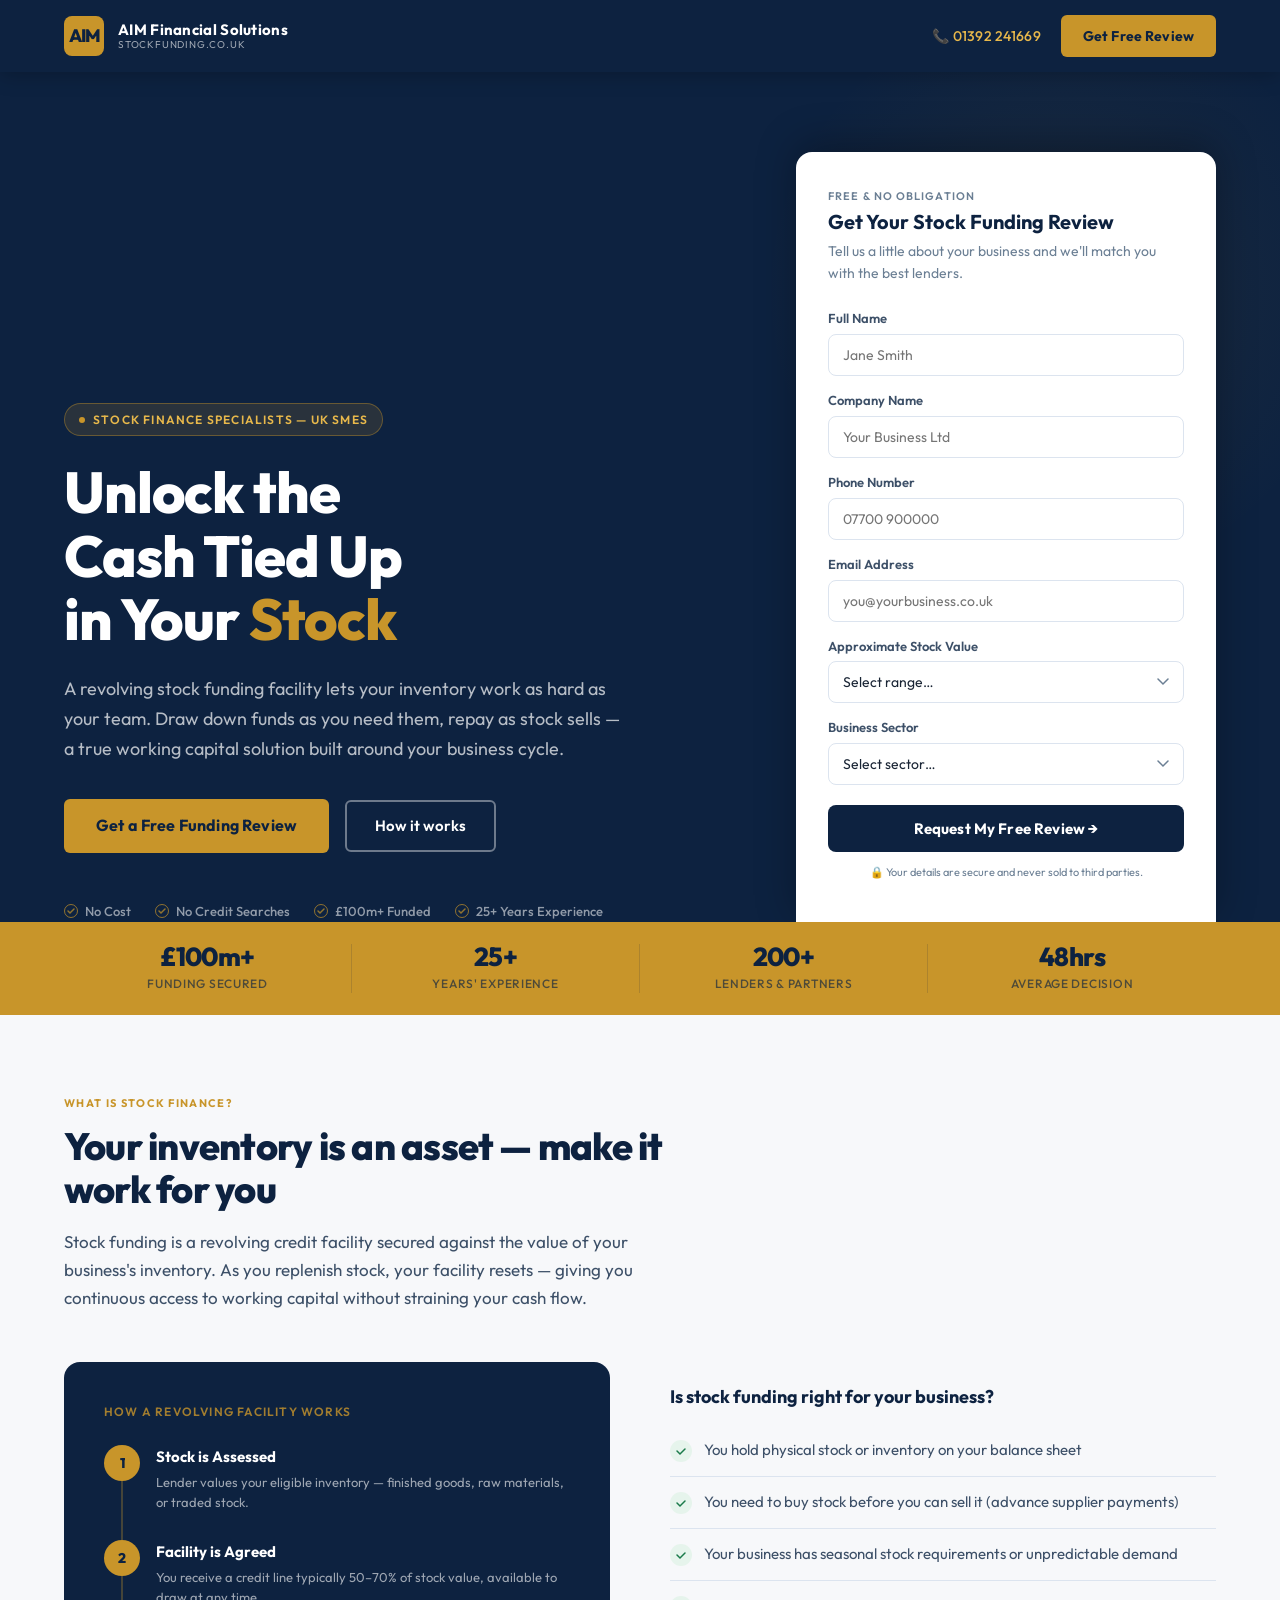
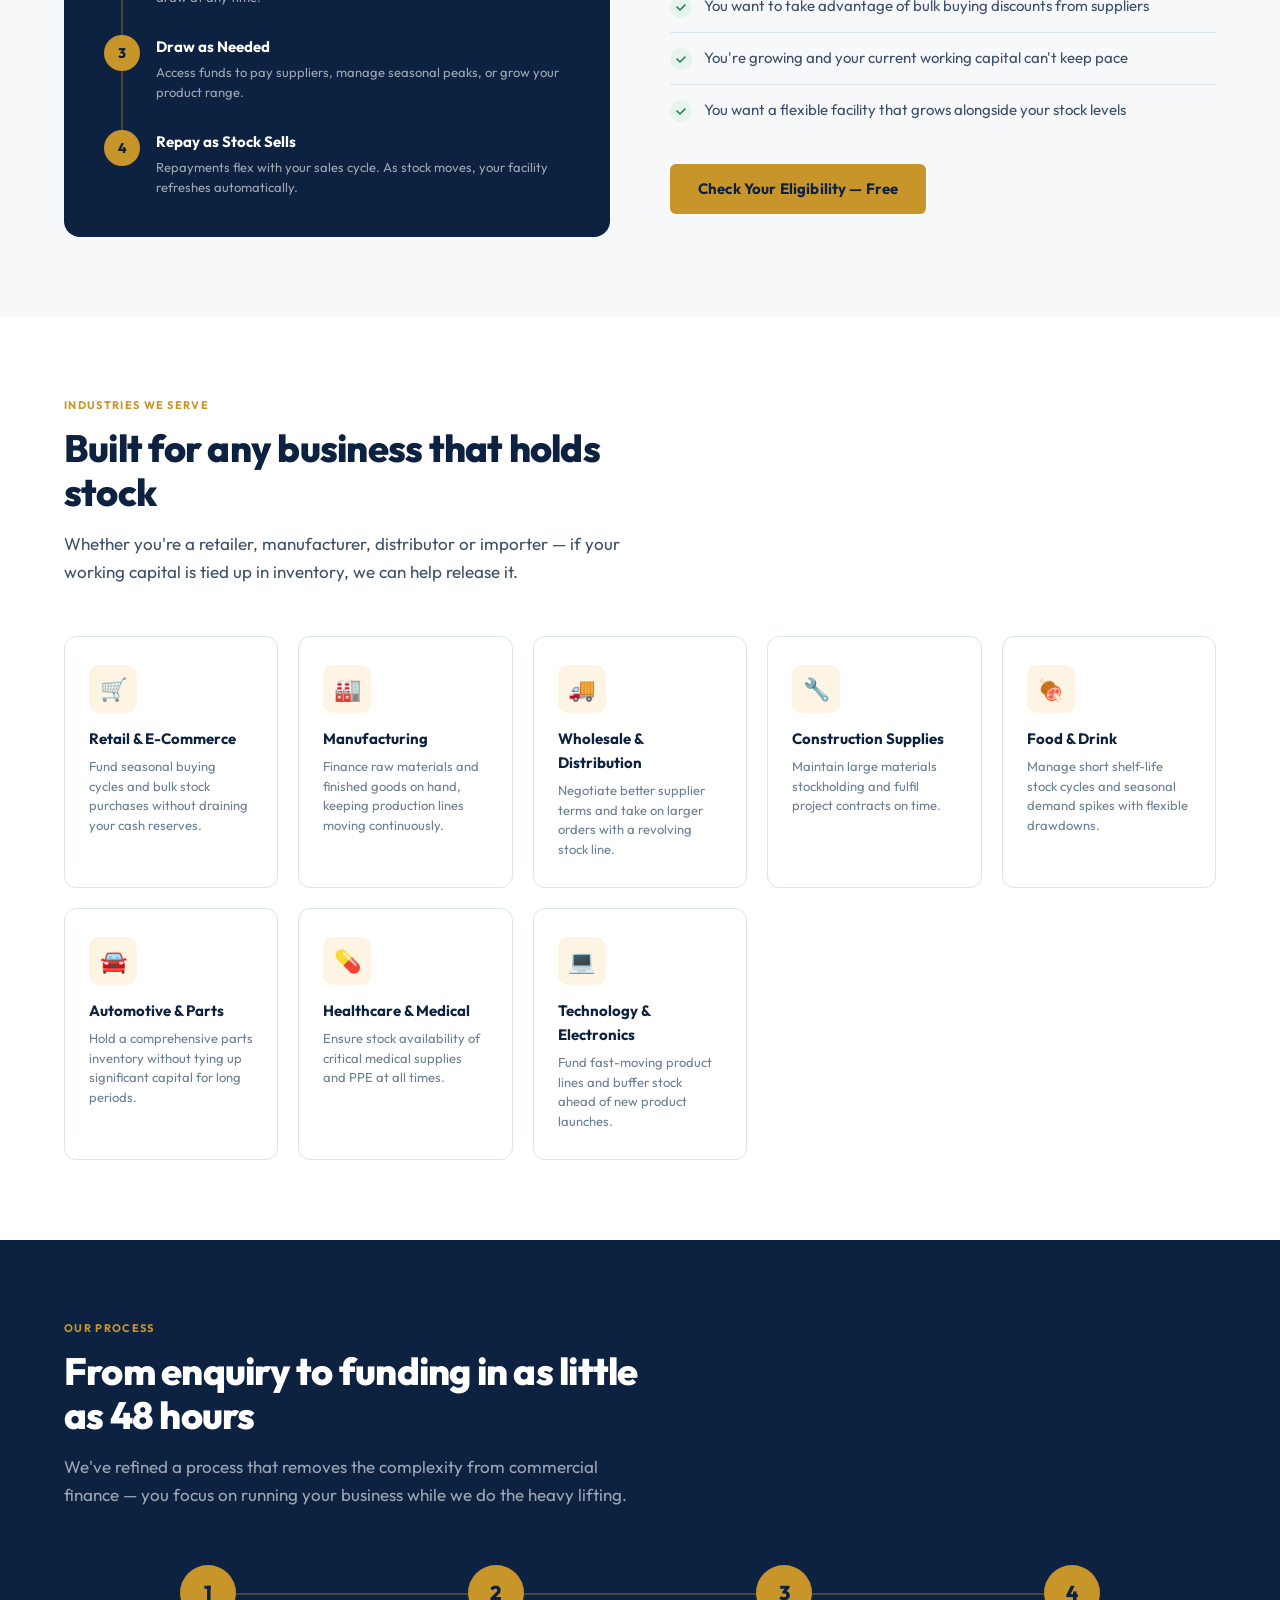
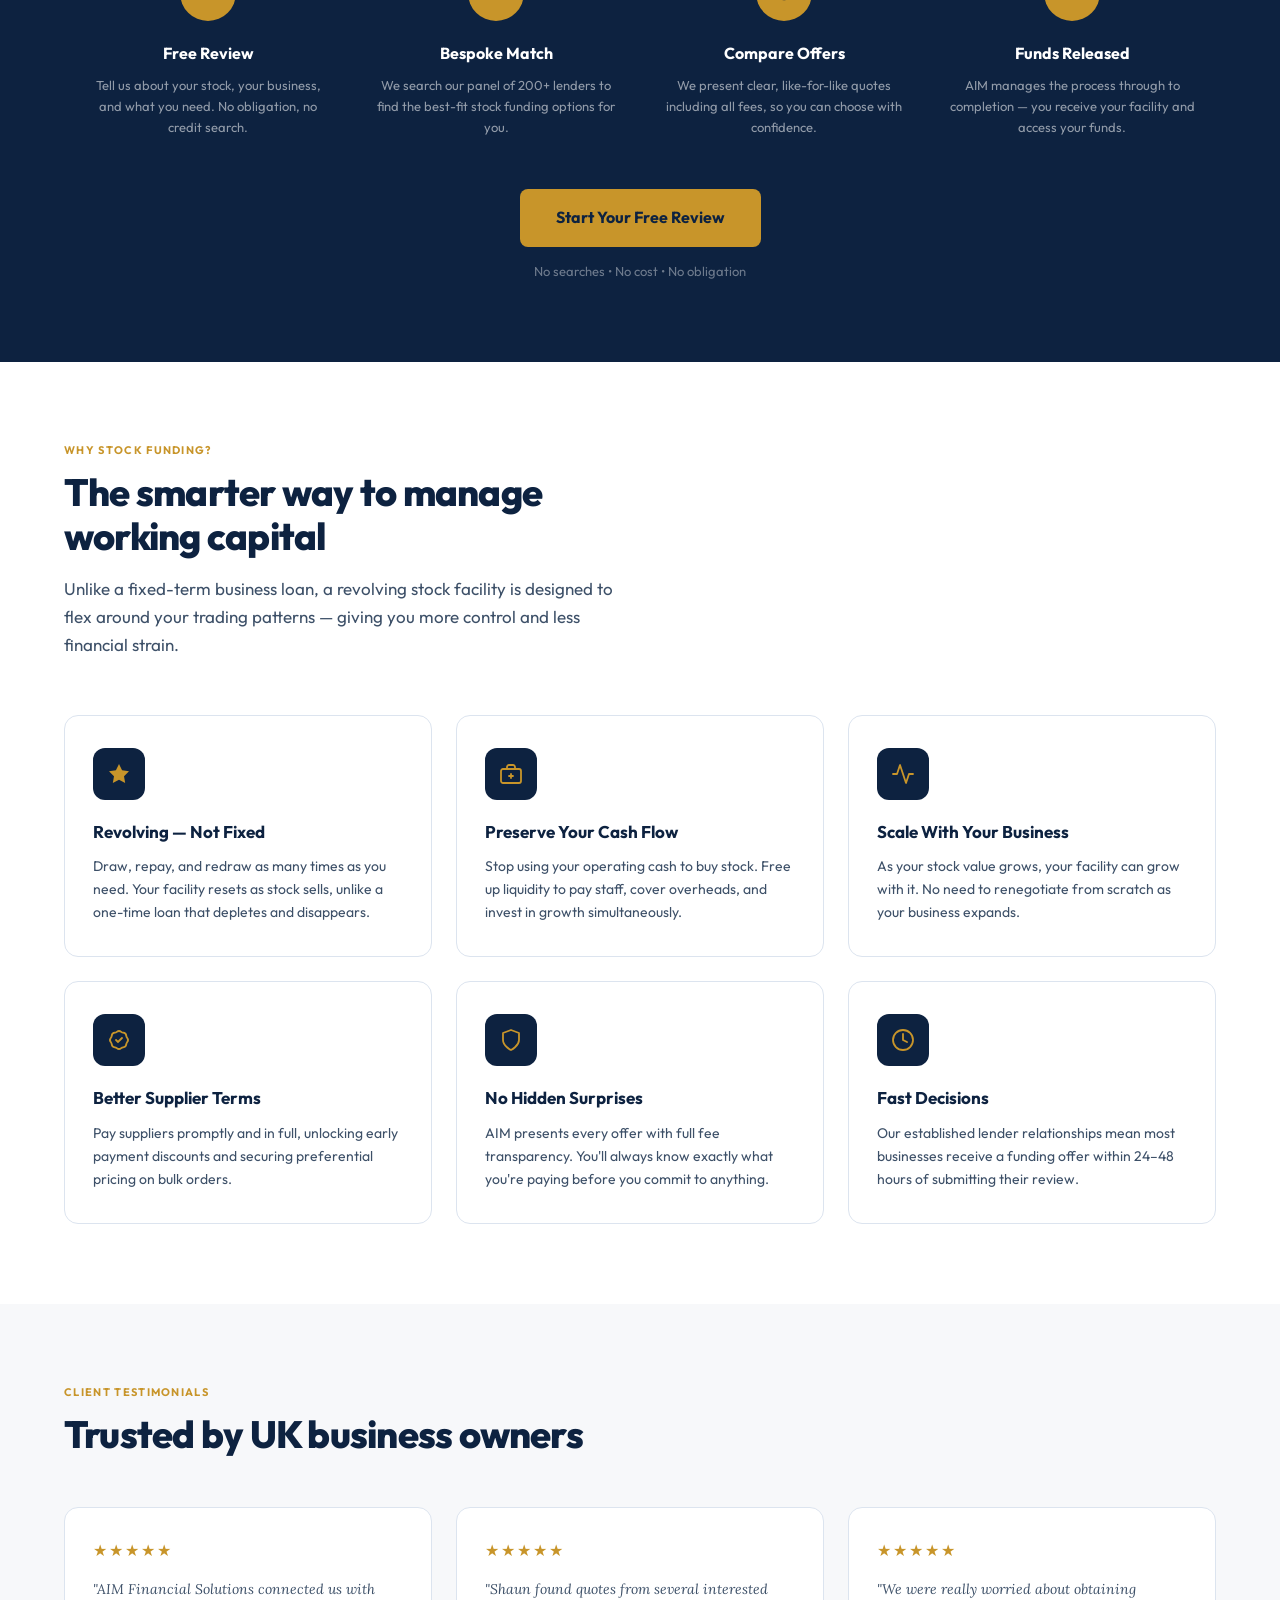
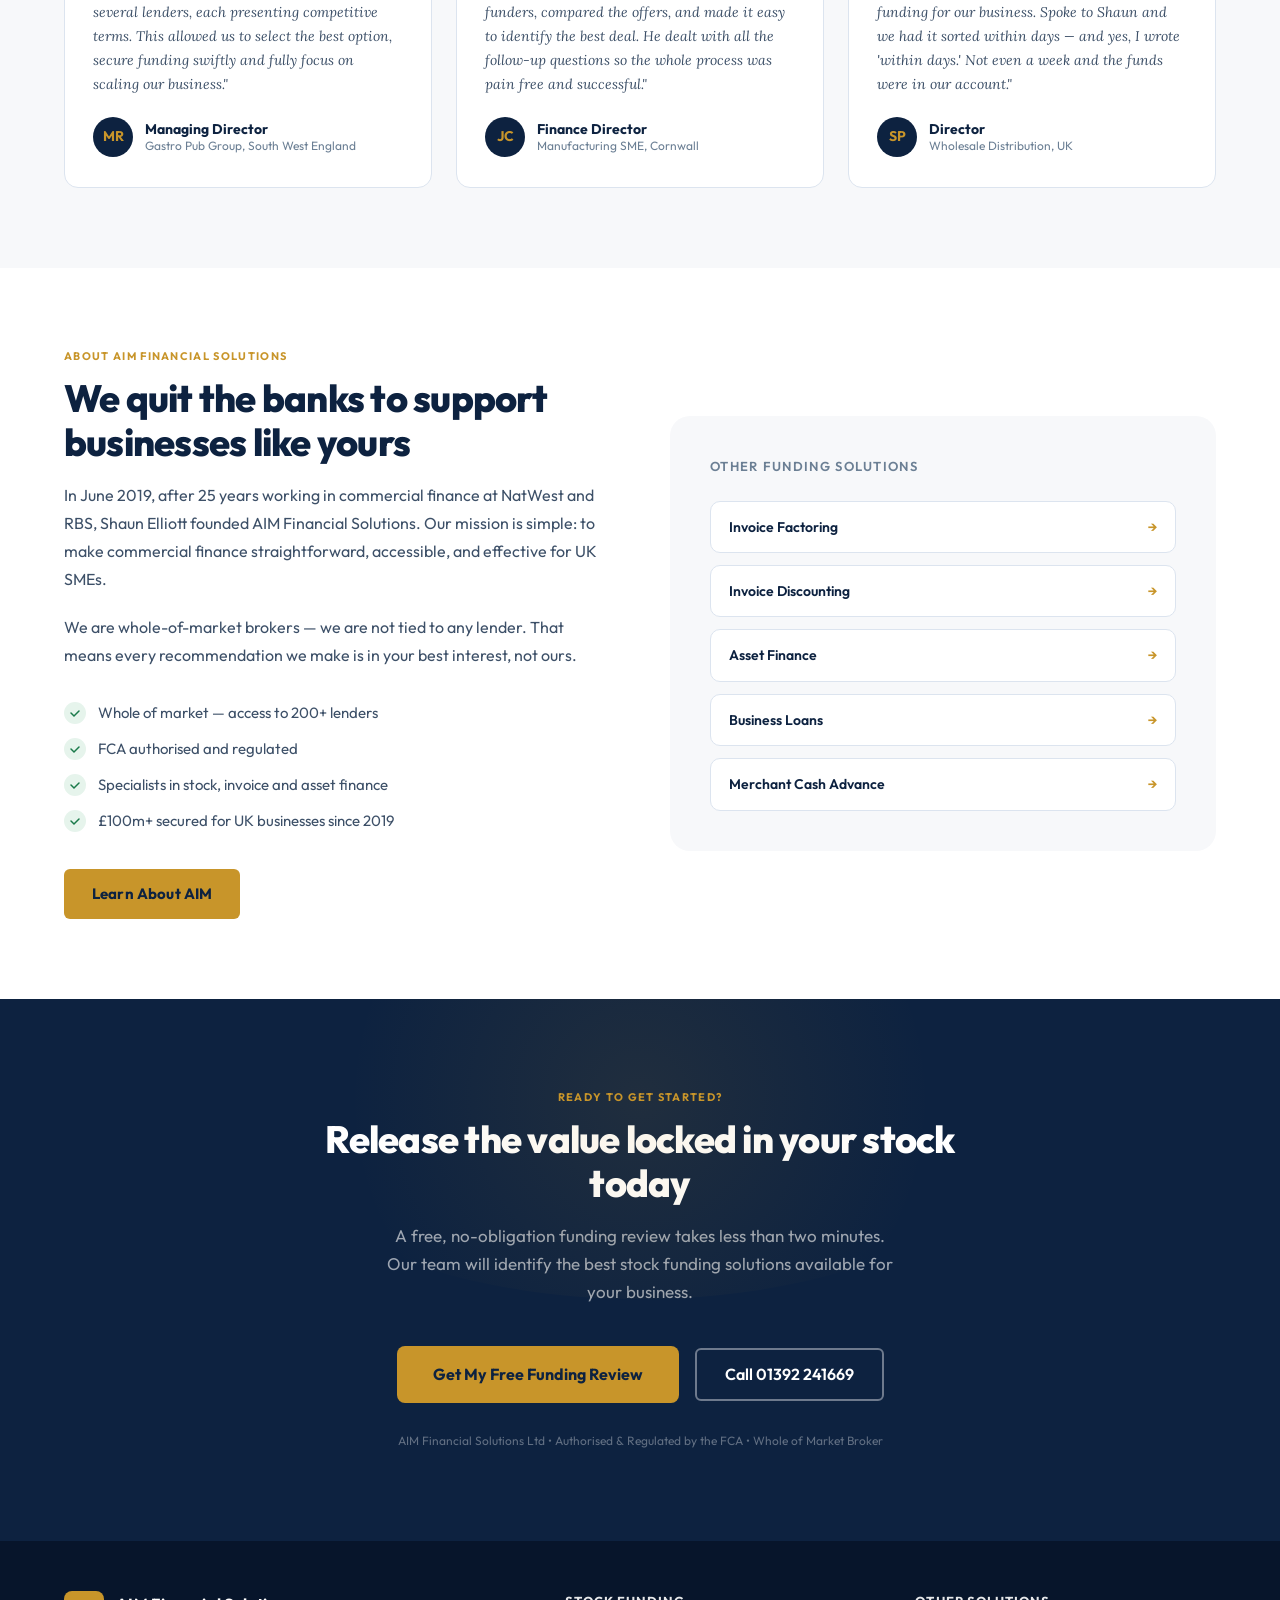
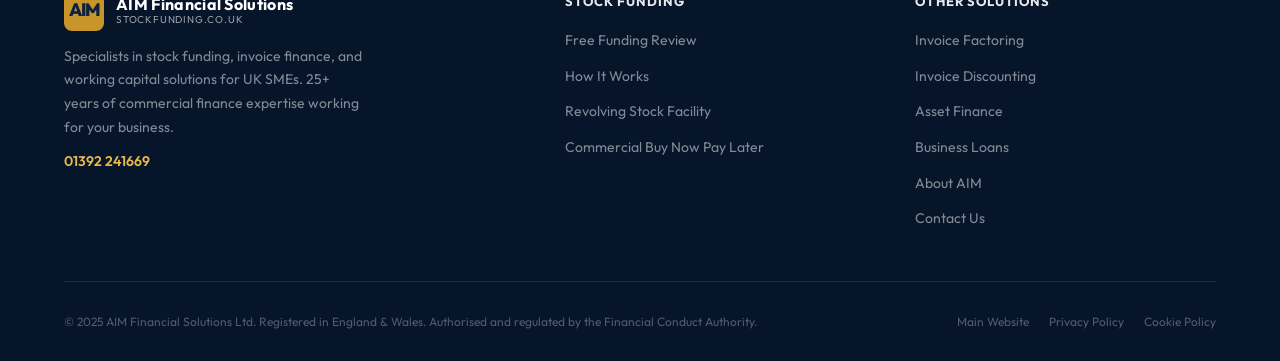
==== index.html @ 7fc9eba1 "Original stockfunding.co.uk page as deployed on 5 May 2026 Co-Authored-By: Claude Opus 5.5 <noreply@" ====
<!DOCTYPE html>
<html lang="en-GB">
<head>
<meta charset="UTF-8">
<meta name="viewport" content="width=device-width, initial-scale=1.0">
<title>Stock Funding UK | Revolving Stock Finance for UK SMEs | AIM Financial Solutions</title>
<meta name="description" content="Release the value locked in your stock. Flexible revolving stock funding facilities for UK SMEs. Get a free funding review from AIM Financial Solutions.">
<link rel="preconnect" href="https://fonts.googleapis.com">
<link rel="preconnect" href="https://fonts.gstatic.com" crossorigin>
<link href="https://fonts.googleapis.com/css2?family=Outfit:wght@300;400;500;600;700;800&family=Lora:ital,wght@0,400;0,600;1,400&display=swap" rel="stylesheet">
<style>
  *, *::before, *::after { box-sizing: border-box; margin: 0; padding: 0; }

  :root {
    --navy: #0d2240;
    --navy-mid: #163460;
    --navy-light: #1e4a88;
    --gold: #c8952a;
    --gold-light: #e8b84b;
    --gold-pale: #fdf4e3;
    --white: #ffffff;
    --off-white: #f7f8fa;
    --text: #1a2535;
    --text-mid: #3d5068;
    --text-muted: #6b7f94;
    --border: #dce4ef;
    --success: #1a7a4a;
  }

  html { scroll-behavior: smooth; }

  body {
    font-family: 'Outfit', sans-serif;
    font-size: 16px;
    color: var(--text);
    background: var(--white);
    line-height: 1.6;
  }

  /* ── NAV ── */
  nav {
    position: sticky;
    top: 0;
    z-index: 100;
    background: var(--navy);
    padding: 0 5%;
    display: flex;
    align-items: center;
    justify-content: space-between;
    height: 72px;
    box-shadow: 0 2px 20px rgba(0,0,0,0.25);
  }

  .nav-brand {
    display: flex;
    align-items: center;
    gap: 14px;
    text-decoration: none;
  }

  .nav-logo-mark {
    width: 40px;
    height: 40px;
    background: var(--gold);
    border-radius: 8px;
    display: flex;
    align-items: center;
    justify-content: center;
    font-weight: 800;
    font-size: 18px;
    color: var(--navy);
    letter-spacing: -1px;
    flex-shrink: 0;
  }

  .nav-brand-text {
    display: flex;
    flex-direction: column;
    line-height: 1.1;
  }

  .nav-brand-main {
    font-size: 15px;
    font-weight: 700;
    color: var(--white);
    letter-spacing: 0.02em;
  }

  .nav-brand-sub {
    font-size: 10px;
    font-weight: 400;
    color: rgba(255,255,255,0.6);
    letter-spacing: 0.08em;
    text-transform: uppercase;
  }

  .nav-cta {
    display: flex;
    align-items: center;
    gap: 20px;
  }

  .nav-tel {
    color: var(--gold-light);
    font-size: 14px;
    font-weight: 500;
    text-decoration: none;
    letter-spacing: 0.02em;
  }

  .nav-tel:hover { color: var(--white); }

  .btn-primary {
    background: var(--gold);
    color: var(--navy);
    font-family: 'Outfit', sans-serif;
    font-size: 14px;
    font-weight: 700;
    padding: 10px 22px;
    border-radius: 6px;
    border: none;
    cursor: pointer;
    text-decoration: none;
    display: inline-block;
    transition: background 0.2s, transform 0.15s;
    letter-spacing: 0.01em;
    white-space: nowrap;
  }

  .btn-primary:hover {
    background: var(--gold-light);
    transform: translateY(-1px);
  }

  .btn-primary:active { transform: translateY(0); }

  .btn-outline {
    background: transparent;
    color: var(--white);
    font-family: 'Outfit', sans-serif;
    font-size: 15px;
    font-weight: 600;
    padding: 12px 28px;
    border-radius: 6px;
    border: 2px solid rgba(255,255,255,0.4);
    cursor: pointer;
    text-decoration: none;
    display: inline-block;
    transition: border-color 0.2s, background 0.2s;
  }

  .btn-outline:hover {
    border-color: var(--white);
    background: rgba(255,255,255,0.08);
  }

  /* ── HERO ── */
  .hero {
    background: var(--navy);
    padding: 80px 5% 0;
    display: grid;
    grid-template-columns: 1fr 420px;
    gap: 60px;
    align-items: end;
    min-height: 580px;
    position: relative;
    overflow: hidden;
  }

  .hero::before {
    content: '';
    position: absolute;
    top: -80px;
    right: -80px;
    width: 600px;
    height: 600px;
    border-radius: 50%;
    background: radial-gradient(circle, rgba(200,149,42,0.08) 0%, transparent 70%);
    pointer-events: none;
  }

  .hero-eyebrow {
    display: inline-flex;
    align-items: center;
    gap: 8px;
    background: rgba(200,149,42,0.15);
    border: 1px solid rgba(200,149,42,0.4);
    color: var(--gold-light);
    font-size: 12px;
    font-weight: 600;
    letter-spacing: 0.1em;
    text-transform: uppercase;
    padding: 6px 14px;
    border-radius: 30px;
    margin-bottom: 24px;
  }

  .hero-eyebrow::before {
    content: '';
    width: 6px;
    height: 6px;
    background: var(--gold);
    border-radius: 50%;
  }

  .hero h1 {
    font-family: 'Outfit', sans-serif;
    font-size: clamp(34px, 4.5vw, 58px);
    font-weight: 800;
    color: var(--white);
    line-height: 1.1;
    letter-spacing: -0.02em;
    margin-bottom: 24px;
  }

  .hero h1 span {
    color: var(--gold);
  }

  .hero-desc {
    font-size: 18px;
    color: rgba(255,255,255,0.7);
    line-height: 1.65;
    max-width: 560px;
    margin-bottom: 36px;
  }

  .hero-actions {
    display: flex;
    align-items: center;
    gap: 16px;
    flex-wrap: wrap;
    margin-bottom: 48px;
  }

  .hero-trust-line {
    display: flex;
    align-items: center;
    gap: 24px;
    flex-wrap: wrap;
  }

  .trust-pill {
    display: flex;
    align-items: center;
    gap: 7px;
    color: rgba(255,255,255,0.55);
    font-size: 13px;
    font-weight: 500;
  }

  .trust-pill svg { flex-shrink: 0; }

  /* FORM CARD in hero */
  .hero-form-card {
    background: var(--white);
    border-radius: 16px 16px 0 0;
    padding: 36px 32px 40px;
    box-shadow: 0 -8px 40px rgba(0,0,0,0.3);
    position: relative;
    z-index: 2;
  }

  .form-label-top {
    font-size: 11px;
    font-weight: 600;
    letter-spacing: 0.1em;
    text-transform: uppercase;
    color: var(--text-muted);
    margin-bottom: 4px;
    display: block;
  }

  .form-card-title {
    font-size: 20px;
    font-weight: 700;
    color: var(--navy);
    margin-bottom: 6px;
    line-height: 1.2;
  }

  .form-card-sub {
    font-size: 14px;
    color: var(--text-muted);
    margin-bottom: 24px;
  }

  .form-row {
    margin-bottom: 14px;
  }

  .form-row label {
    display: block;
    font-size: 13px;
    font-weight: 600;
    color: var(--text-mid);
    margin-bottom: 5px;
  }

  .form-row input,
  .form-row select {
    width: 100%;
    padding: 11px 14px;
    border: 1.5px solid var(--border);
    border-radius: 8px;
    font-family: 'Outfit', sans-serif;
    font-size: 14px;
    color: var(--text);
    background: var(--white);
    transition: border-color 0.2s;
    appearance: none;
    -webkit-appearance: none;
  }

  .form-row input:focus,
  .form-row select:focus {
    outline: none;
    border-color: var(--navy-light);
    box-shadow: 0 0 0 3px rgba(30,74,136,0.12);
  }

  .form-row select {
    background-image: url("data:image/svg+xml,%3Csvg xmlns='http://www.w3.org/2000/svg' width='12' height='8' viewBox='0 0 12 8'%3E%3Cpath d='M1 1l5 5 5-5' stroke='%236b7f94' stroke-width='1.5' fill='none' stroke-linecap='round'/%3E%3C/svg%3E");
    background-repeat: no-repeat;
    background-position: right 14px center;
    padding-right: 36px;
    cursor: pointer;
  }

  .form-submit {
    width: 100%;
    background: var(--navy);
    color: var(--white);
    font-family: 'Outfit', sans-serif;
    font-size: 15px;
    font-weight: 700;
    padding: 14px;
    border-radius: 8px;
    border: none;
    cursor: pointer;
    margin-top: 6px;
    transition: background 0.2s, transform 0.15s;
    letter-spacing: 0.01em;
  }

  .form-submit:hover { background: var(--navy-light); transform: translateY(-1px); }
  .form-submit:active { transform: translateY(0); }

  .form-privacy {
    text-align: center;
    font-size: 11px;
    color: var(--text-muted);
    margin-top: 12px;
  }

  /* ── STATS BAR ── */
  .stats-bar {
    background: var(--gold);
    padding: 22px 5%;
    display: grid;
    grid-template-columns: repeat(4, 1fr);
    gap: 0;
  }

  .stat-item {
    text-align: center;
    padding: 0 20px;
    border-right: 1px solid rgba(13,34,64,0.15);
  }

  .stat-item:last-child { border-right: none; }

  .stat-number {
    font-size: 26px;
    font-weight: 800;
    color: var(--navy);
    line-height: 1;
    margin-bottom: 4px;
    letter-spacing: -0.02em;
  }

  .stat-label {
    font-size: 12px;
    font-weight: 500;
    color: rgba(13,34,64,0.65);
    text-transform: uppercase;
    letter-spacing: 0.06em;
  }

  /* ── SECTIONS ── */
  section { padding: 80px 5%; }

  .section-eyebrow {
    font-size: 11px;
    font-weight: 700;
    letter-spacing: 0.12em;
    text-transform: uppercase;
    color: var(--gold);
    margin-bottom: 12px;
  }

  .section-title {
    font-size: clamp(26px, 3vw, 38px);
    font-weight: 800;
    color: var(--navy);
    line-height: 1.15;
    letter-spacing: -0.02em;
    margin-bottom: 16px;
  }

  .section-subtitle {
    font-size: 17px;
    color: var(--text-mid);
    line-height: 1.65;
    max-width: 580px;
  }

  /* ── WHAT IS IT ── */
  .explainer {
    background: var(--off-white);
  }

  .explainer-grid {
    display: grid;
    grid-template-columns: 1fr 1fr;
    gap: 60px;
    align-items: center;
    margin-top: 50px;
  }

  .explainer-visual {
    background: var(--navy);
    border-radius: 16px;
    padding: 40px;
    color: var(--white);
  }

  .flow-steps {
    display: flex;
    flex-direction: column;
    gap: 0;
  }

  .flow-step {
    display: flex;
    align-items: flex-start;
    gap: 16px;
    position: relative;
    padding-bottom: 28px;
  }

  .flow-step:last-child { padding-bottom: 0; }

  .flow-step::after {
    content: '';
    position: absolute;
    left: 17px;
    top: 36px;
    width: 2px;
    bottom: 0;
    background: rgba(200,149,42,0.3);
  }

  .flow-step:last-child::after { display: none; }

  .step-dot {
    width: 36px;
    height: 36px;
    border-radius: 50%;
    background: var(--gold);
    color: var(--navy);
    font-size: 14px;
    font-weight: 800;
    display: flex;
    align-items: center;
    justify-content: center;
    flex-shrink: 0;
  }

  .step-content h4 {
    font-size: 15px;
    font-weight: 700;
    color: var(--white);
    margin-bottom: 4px;
  }

  .step-content p {
    font-size: 13px;
    color: rgba(255,255,255,0.6);
    line-height: 1.5;
  }

  .explainer-points { list-style: none; }

  .explainer-points li {
    display: flex;
    align-items: flex-start;
    gap: 12px;
    padding: 14px 0;
    border-bottom: 1px solid var(--border);
    font-size: 15px;
    color: var(--text-mid);
    line-height: 1.5;
  }

  .explainer-points li:last-child { border-bottom: none; }

  .check-icon {
    width: 22px;
    height: 22px;
    background: #e6f4ec;
    border-radius: 50%;
    display: flex;
    align-items: center;
    justify-content: center;
    flex-shrink: 0;
    margin-top: 1px;
  }

  /* ── WHO IT'S FOR ── */
  .sectors-grid {
    display: grid;
    grid-template-columns: repeat(auto-fit, minmax(200px, 1fr));
    gap: 20px;
    margin-top: 50px;
  }

  .sector-card {
    background: var(--white);
    border: 1.5px solid var(--border);
    border-radius: 12px;
    padding: 28px 24px;
    transition: border-color 0.2s, box-shadow 0.2s, transform 0.2s;
    cursor: default;
  }

  .sector-card:hover {
    border-color: var(--navy-light);
    box-shadow: 0 8px 30px rgba(13,34,64,0.1);
    transform: translateY(-3px);
  }

  .sector-icon {
    width: 48px;
    height: 48px;
    background: var(--gold-pale);
    border-radius: 10px;
    display: flex;
    align-items: center;
    justify-content: center;
    font-size: 22px;
    margin-bottom: 14px;
  }

  .sector-card h3 {
    font-size: 15px;
    font-weight: 700;
    color: var(--navy);
    margin-bottom: 6px;
  }

  .sector-card p {
    font-size: 13px;
    color: var(--text-muted);
    line-height: 1.5;
  }

  /* ── HOW IT WORKS ── */
  .how-it-works { background: var(--navy); }
  .how-it-works .section-eyebrow { color: var(--gold); }
  .how-it-works .section-title { color: var(--white); }
  .how-it-works .section-subtitle { color: rgba(255,255,255,0.6); }

  .steps-grid {
    display: grid;
    grid-template-columns: repeat(4, 1fr);
    gap: 0;
    margin-top: 56px;
    position: relative;
  }

  .steps-grid::before {
    content: '';
    position: absolute;
    top: 28px;
    left: calc(12.5% + 28px);
    right: calc(12.5% + 28px);
    height: 2px;
    background: rgba(200,149,42,0.3);
  }

  .step-card {
    display: flex;
    flex-direction: column;
    align-items: center;
    text-align: center;
    padding: 0 20px;
  }

  .step-num {
    width: 56px;
    height: 56px;
    border-radius: 50%;
    background: var(--gold);
    color: var(--navy);
    font-size: 20px;
    font-weight: 800;
    display: flex;
    align-items: center;
    justify-content: center;
    margin-bottom: 20px;
    position: relative;
    z-index: 1;
  }

  .step-card h3 {
    font-size: 16px;
    font-weight: 700;
    color: var(--white);
    margin-bottom: 8px;
  }

  .step-card p {
    font-size: 13px;
    color: rgba(255,255,255,0.55);
    line-height: 1.6;
  }

  /* ── BENEFITS ── */
  .benefits-grid {
    display: grid;
    grid-template-columns: repeat(3, 1fr);
    gap: 24px;
    margin-top: 56px;
  }

  .benefit-card {
    background: var(--white);
    border: 1.5px solid var(--border);
    border-radius: 14px;
    padding: 32px 28px;
    transition: box-shadow 0.2s, transform 0.2s;
  }

  .benefit-card:hover {
    box-shadow: 0 12px 40px rgba(13,34,64,0.09);
    transform: translateY(-3px);
  }

  .benefit-icon-wrap {
    width: 52px;
    height: 52px;
    background: var(--navy);
    border-radius: 12px;
    display: flex;
    align-items: center;
    justify-content: center;
    margin-bottom: 18px;
  }

  .benefit-card h3 {
    font-size: 17px;
    font-weight: 700;
    color: var(--navy);
    margin-bottom: 10px;
  }

  .benefit-card p {
    font-size: 14px;
    color: var(--text-mid);
    line-height: 1.65;
  }

  /* ── TESTIMONIALS ── */
  .testimonials { background: var(--off-white); }

  .testimonials-grid {
    display: grid;
    grid-template-columns: repeat(3, 1fr);
    gap: 24px;
    margin-top: 50px;
  }

  .testimonial-card {
    background: var(--white);
    border-radius: 14px;
    padding: 30px 28px;
    border: 1.5px solid var(--border);
  }

  .stars {
    color: var(--gold);
    font-size: 16px;
    margin-bottom: 14px;
    letter-spacing: 2px;
  }

  .testimonial-card blockquote {
    font-size: 14px;
    color: var(--text-mid);
    line-height: 1.7;
    font-style: italic;
    margin-bottom: 20px;
    font-family: 'Lora', serif;
  }

  .testimonial-author {
    display: flex;
    align-items: center;
    gap: 12px;
  }

  .author-avatar {
    width: 40px;
    height: 40px;
    border-radius: 50%;
    background: var(--navy);
    color: var(--gold);
    font-size: 14px;
    font-weight: 700;
    display: flex;
    align-items: center;
    justify-content: center;
    flex-shrink: 0;
  }

  .author-info { line-height: 1.3; }

  .author-name {
    font-size: 14px;
    font-weight: 700;
    color: var(--navy);
  }

  .author-role {
    font-size: 12px;
    color: var(--text-muted);
  }

  /* ── CTA ── */
  .cta-section {
    background: var(--navy);
    text-align: center;
    padding: 90px 5%;
    position: relative;
    overflow: hidden;
  }

  .cta-section::before {
    content: '';
    position: absolute;
    top: -100px;
    left: 50%;
    transform: translateX(-50%);
    width: 800px;
    height: 400px;
    border-radius: 50%;
    background: radial-gradient(circle, rgba(200,149,42,0.1) 0%, transparent 65%);
    pointer-events: none;
  }

  .cta-section .section-title {
    color: var(--white);
    max-width: 700px;
    margin: 0 auto 16px;
  }

  .cta-section .section-subtitle {
    color: rgba(255,255,255,0.6);
    max-width: 520px;
    margin: 0 auto 40px;
  }

  .cta-actions {
    display: flex;
    align-items: center;
    justify-content: center;
    gap: 16px;
    flex-wrap: wrap;
  }

  .btn-gold-lg {
    background: var(--gold);
    color: var(--navy);
    font-family: 'Outfit', sans-serif;
    font-size: 16px;
    font-weight: 700;
    padding: 16px 36px;
    border-radius: 8px;
    border: none;
    cursor: pointer;
    text-decoration: none;
    display: inline-block;
    transition: background 0.2s, transform 0.15s;
  }

  .btn-gold-lg:hover { background: var(--gold-light); transform: translateY(-2px); }

  /* ── FOOTER ── */
  footer {
    background: #07152b;
    padding: 50px 5% 30px;
  }

  .footer-top {
    display: grid;
    grid-template-columns: 1.5fr 1fr 1fr;
    gap: 50px;
    padding-bottom: 40px;
    border-bottom: 1px solid rgba(255,255,255,0.1);
    margin-bottom: 30px;
  }

  .footer-brand p {
    font-size: 14px;
    color: rgba(255,255,255,0.5);
    line-height: 1.7;
    margin-top: 14px;
    max-width: 300px;
  }

  .footer-col h4 {
    font-size: 13px;
    font-weight: 700;
    color: rgba(255,255,255,0.9);
    text-transform: uppercase;
    letter-spacing: 0.08em;
    margin-bottom: 16px;
  }

  .footer-col ul { list-style: none; }

  .footer-col ul li { margin-bottom: 10px; }

  .footer-col ul li a {
    font-size: 14px;
    color: rgba(255,255,255,0.5);
    text-decoration: none;
    transition: color 0.2s;
  }

  .footer-col ul li a:hover { color: var(--gold-light); }

  .footer-bottom {
    display: flex;
    align-items: center;
    justify-content: space-between;
    flex-wrap: wrap;
    gap: 12px;
  }

  .footer-bottom p {
    font-size: 12px;
    color: rgba(255,255,255,0.3);
  }

  .footer-links {
    display: flex;
    gap: 20px;
  }

  .footer-links a {
    font-size: 12px;
    color: rgba(255,255,255,0.3);
    text-decoration: none;
    transition: color 0.2s;
  }

  .footer-links a:hover { color: rgba(255,255,255,0.6); }

  /* ── MOBILE ── */
  @media (max-width: 900px) {
    .hero {
      grid-template-columns: 1fr;
      padding-bottom: 0;
      min-height: auto;
    }

    .hero-form-card { border-radius: 16px; margin-top: 40px; }

    .stats-bar { grid-template-columns: repeat(2, 1fr); gap: 20px; }
    .stat-item { border-right: none; border-bottom: 1px solid rgba(13,34,64,0.15); padding-bottom: 20px; }
    .stat-item:nth-child(2n) { border-bottom: 1px solid rgba(13,34,64,0.15); }
    .stat-item:last-child, .stat-item:nth-last-child(2) { border-bottom: none; }

    .explainer-grid { grid-template-columns: 1fr; }
    .steps-grid { grid-template-columns: repeat(2, 1fr); }
    .steps-grid::before { display: none; }
    .benefits-grid { grid-template-columns: 1fr 1fr; }
    .testimonials-grid { grid-template-columns: 1fr; }
    .footer-top { grid-template-columns: 1fr; gap: 30px; }
    .footer-bottom { flex-direction: column; text-align: center; }
  }

  @media (max-width: 600px) {
    .sectors-grid { grid-template-columns: 1fr 1fr; }
    .benefits-grid { grid-template-columns: 1fr; }
    .steps-grid { grid-template-columns: 1fr; }
    nav .nav-tel { display: none; }
    .hero h1 { font-size: 30px; }
  }

  /* Animations */
  @keyframes fadeUp {
    from { opacity: 0; transform: translateY(20px); }
    to   { opacity: 1; transform: translateY(0); }
  }

  .hero-content > * {
    animation: fadeUp 0.6s ease both;
  }

  .hero-content > *:nth-child(1) { animation-delay: 0.1s; }
  .hero-content > *:nth-child(2) { animation-delay: 0.2s; }
  .hero-content > *:nth-child(3) { animation-delay: 0.3s; }
  .hero-content > *:nth-child(4) { animation-delay: 0.4s; }
  .hero-content > *:nth-child(5) { animation-delay: 0.5s; }

  /* Form success */
  .form-success {
    display: none;
    text-align: center;
    padding: 20px 0;
  }

  .form-success-icon {
    width: 60px;
    height: 60px;
    background: #e6f4ec;
    border-radius: 50%;
    display: flex;
    align-items: center;
    justify-content: center;
    margin: 0 auto 16px;
  }

  .form-success h3 {
    font-size: 20px;
    font-weight: 700;
    color: var(--navy);
    margin-bottom: 8px;
  }

  .form-success p {
    font-size: 14px;
    color: var(--text-muted);
  }
</style>
</head>
<body>

<!-- NAV -->
<nav>
  <a class="nav-brand" href="https://www.aim-fs.co.uk" target="_blank">
    <div class="nav-logo-mark">AIM</div>
    <div class="nav-brand-text">
      <span class="nav-brand-main">AIM Financial Solutions</span>
      <span class="nav-brand-sub">stockfunding.co.uk</span>
    </div>
  </a>
  <div class="nav-cta">
    <a href="tel:01392241669" class="nav-tel">&#128222; 01392 241669</a>
    <a href="#enquiry" class="btn-primary">Get Free Review</a>
  </div>
</nav>

<!-- HERO -->
<section class="hero" style="padding-top:80px;">
  <div class="hero-content">
    <div class="hero-eyebrow">Stock Finance Specialists &mdash; UK SMEs</div>
    <h1>Unlock the<br>Cash Tied Up<br>in Your <span>Stock</span></h1>
    <p class="hero-desc">
      A revolving stock funding facility lets your inventory work as hard as your team. Draw down funds as you need them, repay as stock sells &mdash; a true working capital solution built around your business cycle.
    </p>
    <div class="hero-actions">
      <a href="#enquiry" class="btn-primary" style="font-size:16px; padding:14px 32px;">Get a Free Funding Review</a>
      <a href="#how-it-works" class="btn-outline">How it works</a>
    </div>
    <div class="hero-trust-line">
      <div class="trust-pill">
        <svg width="14" height="14" viewBox="0 0 14 14" fill="none"><circle cx="7" cy="7" r="6.5" stroke="rgba(200,149,42,0.7)"/><path d="M4 7l2 2 4-4" stroke="rgba(200,149,42,0.7)" stroke-width="1.5" stroke-linecap="round"/></svg>
        No Cost
      </div>
      <div class="trust-pill">
        <svg width="14" height="14" viewBox="0 0 14 14" fill="none"><circle cx="7" cy="7" r="6.5" stroke="rgba(200,149,42,0.7)"/><path d="M4 7l2 2 4-4" stroke="rgba(200,149,42,0.7)" stroke-width="1.5" stroke-linecap="round"/></svg>
        No Credit Searches
      </div>
      <div class="trust-pill">
        <svg width="14" height="14" viewBox="0 0 14 14" fill="none"><circle cx="7" cy="7" r="6.5" stroke="rgba(200,149,42,0.7)"/><path d="M4 7l2 2 4-4" stroke="rgba(200,149,42,0.7)" stroke-width="1.5" stroke-linecap="round"/></svg>
        &pound;100m+ Funded
      </div>
      <div class="trust-pill">
        <svg width="14" height="14" viewBox="0 0 14 14" fill="none"><circle cx="7" cy="7" r="6.5" stroke="rgba(200,149,42,0.7)"/><path d="M4 7l2 2 4-4" stroke="rgba(200,149,42,0.7)" stroke-width="1.5" stroke-linecap="round"/></svg>
        25+ Years Experience
      </div>
    </div>
  </div>

  <!-- LEAD FORM -->
  <div class="hero-form-card" id="enquiry">
    <span class="form-label-top">Free &amp; No Obligation</span>
    <h2 class="form-card-title">Get Your Stock Funding Review</h2>
    <p class="form-card-sub">Tell us a little about your business and we'll match you with the best lenders.</p>

    <form id='lead-form' method='POST' name='stock-funding-enquiry' novalidate>
      <input type="hidden" name="form-name" value="stock-funding-enquiry">
      <!-- Honeypot spam filter (hidden from real users) -->
      <p style="display:none;"><label>Don't fill this in: <input name="bot-field"></label></p>

      <div class="form-row">
        <label for="fname">Full Name</label>
        <input type="text" id="fname" name="full-name" placeholder="Jane Smith" autocomplete="name" required>
      </div>
      <div class="form-row">
        <label for="company">Company Name</label>
        <input type="text" id="company" name="company-name" placeholder="Your Business Ltd" required>
      </div>
      <div class="form-row">
        <label for="phone">Phone Number</label>
        <input type="tel" id="phone" name="phone" placeholder="07700 900000" autocomplete="tel" required>
      </div>
      <div class="form-row">
        <label for="email">Email Address</label>
        <input type="email" id="email" name="email" placeholder="you@yourbusiness.co.uk" autocomplete="email">
      </div>
      <div class="form-row">
        <label for="stock-value">Approximate Stock Value</label>
        <select id="stock-value" name="stock-value">
          <option value="">Select range&hellip;</option>
          <option>Under &pound;50,000</option>
          <option>&pound;50,000 &ndash; &pound;150,000</option>
          <option>&pound;150,000 &ndash; &pound;500,000</option>
          <option>&pound;500,000 &ndash; &pound;1m</option>
          <option>Over &pound;1m</option>
        </select>
      </div>
      <div class="form-row">
        <label for="sector">Business Sector</label>
        <select id="sector" name="sector">
          <option value="">Select sector&hellip;</option>
          <option>Retail &amp; E-Commerce</option>
          <option>Manufacturing</option>
          <option>Wholesale &amp; Distribution</option>
          <option>Construction &amp; Building Supplies</option>
          <option>Food &amp; Drink</option>
          <option>Automotive</option>
          <option>Healthcare &amp; Medical Supplies</option>
          <option>Other</option>
        </select>
      </div>
      <button type="submit" class="form-submit">Request My Free Review &#8594;</button>
      <p class="form-privacy">&#128274; Your details are secure and never sold to third parties.</p>
    </form>

    <div class="form-success" id="form-success">
      <div class="form-success-icon">
        <svg width="28" height="28" viewBox="0 0 28 28" fill="none"><path d="M7 14l5 5 9-9" stroke="#1a7a4a" stroke-width="2.5" stroke-linecap="round" stroke-linejoin="round"/></svg>
      </div>
      <h3>Thank you!</h3>
      <p>A member of the AIM team will be in touch within one business day to discuss your funding options.</p>
      <p style="margin-top:10px;">Or call us now: <a href="tel:01392241669" style="color:var(--navy); font-weight:600;">01392 241669</a></p>
    </div>
  </div>
</section>

<!-- STATS BAR -->
<div class="stats-bar">
  <div class="stat-item">
    <div class="stat-number">&pound;100m+</div>
    <div class="stat-label">Funding Secured</div>
  </div>
  <div class="stat-item">
    <div class="stat-number">25+</div>
    <div class="stat-label">Years' Experience</div>
  </div>
  <div class="stat-item">
    <div class="stat-number">200+</div>
    <div class="stat-label">Lenders &amp; Partners</div>
  </div>
  <div class="stat-item">
    <div class="stat-number">48hrs</div>
    <div class="stat-label">Average Decision</div>
  </div>
</div>

<!-- WHAT IS STOCK FUNDING -->
<section class="explainer">
  <div style="max-width:600px;">
    <p class="section-eyebrow">What is Stock Finance?</p>
    <h2 class="section-title">Your inventory is an asset &mdash; make it work for you</h2>
    <p class="section-subtitle">Stock funding is a revolving credit facility secured against the value of your business's inventory. As you replenish stock, your facility resets &mdash; giving you continuous access to working capital without straining your cash flow.</p>
  </div>

  <div class="explainer-grid">
    <div class="explainer-visual">
      <p style="font-size:12px;font-weight:600;text-transform:uppercase;letter-spacing:.1em;color:rgba(200,149,42,0.8);margin-bottom:24px;">How a Revolving Facility Works</p>
      <div class="flow-steps">
        <div class="flow-step">
          <div class="step-dot">1</div>
          <div class="step-content">
            <h4>Stock is Assessed</h4>
            <p>Lender values your eligible inventory &mdash; finished goods, raw materials, or traded stock.</p>
          </div>
        </div>
        <div class="flow-step">
          <div class="step-dot">2</div>
          <div class="step-content">
            <h4>Facility is Agreed</h4>
            <p>You receive a credit line typically 50&ndash;70% of stock value, available to draw at any time.</p>
          </div>
        </div>
        <div class="flow-step">
          <div class="step-dot">3</div>
          <div class="step-content">
            <h4>Draw as Needed</h4>
            <p>Access funds to pay suppliers, manage seasonal peaks, or grow your product range.</p>
          </div>
        </div>
        <div class="flow-step">
          <div class="step-dot">4</div>
          <div class="step-content">
            <h4>Repay as Stock Sells</h4>
            <p>Repayments flex with your sales cycle. As stock moves, your facility refreshes automatically.</p>
          </div>
        </div>
      </div>
    </div>

    <div>
      <p style="font-size:18px;font-weight:700;color:var(--navy);margin-bottom:16px;line-height:1.3;">Is stock funding right for your business?</p>
      <ul class="explainer-points">
        <li>
          <div class="check-icon">
            <svg width="12" height="12" viewBox="0 0 12 12" fill="none"><path d="M2 6l3 3 5-5" stroke="#1a7a4a" stroke-width="1.5" stroke-linecap="round"/></svg>
          </div>
          You hold physical stock or inventory on your balance sheet
        </li>
        <li>
          <div class="check-icon">
            <svg width="12" height="12" viewBox="0 0 12 12" fill="none"><path d="M2 6l3 3 5-5" stroke="#1a7a4a" stroke-width="1.5" stroke-linecap="round"/></svg>
          </div>
          You need to buy stock before you can sell it (advance supplier payments)
        </li>
        <li>
          <div class="check-icon">
            <svg width="12" height="12" viewBox="0 0 12 12" fill="none"><path d="M2 6l3 3 5-5" stroke="#1a7a4a" stroke-width="1.5" stroke-linecap="round"/></svg>
          </div>
          Your business has seasonal stock requirements or unpredictable demand
        </li>
        <li>
          <div class="check-icon">
            <svg width="12" height="12" viewBox="0 0 12 12" fill="none"><path d="M2 6l3 3 5-5" stroke="#1a7a4a" stroke-width="1.5" stroke-linecap="round"/></svg>
          </div>
          You want to take advantage of bulk buying discounts from suppliers
        </li>
        <li>
          <div class="check-icon">
            <svg width="12" height="12" viewBox="0 0 12 12" fill="none"><path d="M2 6l3 3 5-5" stroke="#1a7a4a" stroke-width="1.5" stroke-linecap="round"/></svg>
          </div>
          You're growing and your current working capital can't keep pace
        </li>
        <li>
          <div class="check-icon">
            <svg width="12" height="12" viewBox="0 0 12 12" fill="none"><path d="M2 6l3 3 5-5" stroke="#1a7a4a" stroke-width="1.5" stroke-linecap="round"/></svg>
          </div>
          You want a flexible facility that grows alongside your stock levels
        </li>
      </ul>
      <a href="#enquiry" class="btn-primary" style="margin-top:28px;font-size:15px;padding:13px 28px;">Check Your Eligibility &mdash; Free</a>
    </div>
  </div>
</section>

<!-- WHO IT'S FOR -->
<section>
  <div style="max-width:600px;margin-bottom:0;">
    <p class="section-eyebrow">Industries We Serve</p>
    <h2 class="section-title">Built for any business that holds stock</h2>
    <p class="section-subtitle">Whether you're a retailer, manufacturer, distributor or importer &mdash; if your working capital is tied up in inventory, we can help release it.</p>
  </div>
  <div class="sectors-grid">
    <div class="sector-card">
      <div class="sector-icon">&#128722;</div>
      <h3>Retail &amp; E-Commerce</h3>
      <p>Fund seasonal buying cycles and bulk stock purchases without draining your cash reserves.</p>
    </div>
    <div class="sector-card">
      <div class="sector-icon">&#127981;</div>
      <h3>Manufacturing</h3>
      <p>Finance raw materials and finished goods on hand, keeping production lines moving continuously.</p>
    </div>
    <div class="sector-card">
      <div class="sector-icon">&#128666;</div>
      <h3>Wholesale &amp; Distribution</h3>
      <p>Negotiate better supplier terms and take on larger orders with a revolving stock line.</p>
    </div>
    <div class="sector-card">
      <div class="sector-icon">&#128295;</div>
      <h3>Construction Supplies</h3>
      <p>Maintain large materials stockholding and fulfil project contracts on time.</p>
    </div>
    <div class="sector-card">
      <div class="sector-icon">&#127830;</div>
      <h3>Food &amp; Drink</h3>
      <p>Manage short shelf-life stock cycles and seasonal demand spikes with flexible drawdowns.</p>
    </div>
    <div class="sector-card">
      <div class="sector-icon">&#128664;</div>
      <h3>Automotive &amp; Parts</h3>
      <p>Hold a comprehensive parts inventory without tying up significant capital for long periods.</p>
    </div>
    <div class="sector-card">
      <div class="sector-icon">&#128138;</div>
      <h3>Healthcare &amp; Medical</h3>
      <p>Ensure stock availability of critical medical supplies and PPE at all times.</p>
    </div>
    <div class="sector-card">
      <div class="sector-icon">&#128187;</div>
      <h3>Technology &amp; Electronics</h3>
      <p>Fund fast-moving product lines and buffer stock ahead of new product launches.</p>
    </div>
  </div>
</section>

<!-- HOW IT WORKS -->
<section class="how-it-works" id="how-it-works">
  <div style="max-width:600px;">
    <p class="section-eyebrow">Our Process</p>
    <h2 class="section-title">From enquiry to funding in as little as 48 hours</h2>
    <p class="section-subtitle">We've refined a process that removes the complexity from commercial finance &mdash; you focus on running your business while we do the heavy lifting.</p>
  </div>

  <div class="steps-grid">
    <div class="step-card">
      <div class="step-num">1</div>
      <h3>Free Review</h3>
      <p>Tell us about your stock, your business, and what you need. No obligation, no credit search.</p>
    </div>
    <div class="step-card">
      <div class="step-num">2</div>
      <h3>Bespoke Match</h3>
      <p>We search our panel of 200+ lenders to find the best-fit stock funding options for you.</p>
    </div>
    <div class="step-card">
      <div class="step-num">3</div>
      <h3>Compare Offers</h3>
      <p>We present clear, like-for-like quotes including all fees, so you can choose with confidence.</p>
    </div>
    <div class="step-card">
      <div class="step-num">4</div>
      <h3>Funds Released</h3>
      <p>AIM manages the process through to completion &mdash; you receive your facility and access your funds.</p>
    </div>
  </div>

  <div style="text-align:center; margin-top:52px;">
    <a href="#enquiry" class="btn-gold-lg">Start Your Free Review</a>
    <p style="color:rgba(255,255,255,0.4);font-size:13px;margin-top:14px;">No searches &bull; No cost &bull; No obligation</p>
  </div>
</section>

<!-- BENEFITS -->
<section style="background:var(--white);">
  <div style="max-width:600px;">
    <p class="section-eyebrow">Why Stock Funding?</p>
    <h2 class="section-title">The smarter way to manage working capital</h2>
    <p class="section-subtitle">Unlike a fixed-term business loan, a revolving stock facility is designed to flex around your trading patterns &mdash; giving you more control and less financial strain.</p>
  </div>

  <div class="benefits-grid">
    <div class="benefit-card">
      <div class="benefit-icon-wrap">
        <svg width="24" height="24" viewBox="0 0 24 24" fill="none"><path d="M12 2l3.09 6.26L22 9.27l-5 4.87 1.18 6.88L12 17.77l-6.18 3.25L7 14.14 2 9.27l6.91-1.01L12 2z" fill="var(--gold)"/></svg>
      </div>
      <h3>Revolving &mdash; Not Fixed</h3>
      <p>Draw, repay, and redraw as many times as you need. Your facility resets as stock sells, unlike a one-time loan that depletes and disappears.</p>
    </div>
    <div class="benefit-card">
      <div class="benefit-icon-wrap">
        <svg width="24" height="24" viewBox="0 0 24 24" fill="none"><rect x="2" y="7" width="20" height="14" rx="2" stroke="var(--gold)" stroke-width="1.8"/><path d="M16 7V5a2 2 0 00-2-2h-4a2 2 0 00-2 2v2" stroke="var(--gold)" stroke-width="1.8"/><path d="M12 12v4M10 14h4" stroke="var(--gold)" stroke-width="1.8" stroke-linecap="round"/></svg>
      </div>
      <h3>Preserve Your Cash Flow</h3>
      <p>Stop using your operating cash to buy stock. Free up liquidity to pay staff, cover overheads, and invest in growth simultaneously.</p>
    </div>
    <div class="benefit-card">
      <div class="benefit-icon-wrap">
        <svg width="24" height="24" viewBox="0 0 24 24" fill="none"><path d="M22 12h-4l-3 9L9 3l-3 9H2" stroke="var(--gold)" stroke-width="1.8" stroke-linecap="round" stroke-linejoin="round"/></svg>
      </div>
      <h3>Scale With Your Business</h3>
      <p>As your stock value grows, your facility can grow with it. No need to renegotiate from scratch as your business expands.</p>
    </div>
    <div class="benefit-card">
      <div class="benefit-icon-wrap">
        <svg width="24" height="24" viewBox="0 0 24 24" fill="none"><path d="M9 12l2 2 4-4M7.835 4.697a3.42 3.42 0 001.946-.806 3.42 3.42 0 014.438 0 3.42 3.42 0 001.946.806 3.42 3.42 0 013.138 3.138 3.42 3.42 0 00.806 1.946 3.42 3.42 0 010 4.438 3.42 3.42 0 00-.806 1.946 3.42 3.42 0 01-3.138 3.138 3.42 3.42 0 00-1.946.806 3.42 3.42 0 01-4.438 0 3.42 3.42 0 00-1.946-.806 3.42 3.42 0 01-3.138-3.138 3.42 3.42 0 00-.806-1.946 3.42 3.42 0 010-4.438 3.42 3.42 0 00.806-1.946 3.42 3.42 0 013.138-3.138z" stroke="var(--gold)" stroke-width="1.8" stroke-linecap="round"/></svg>
      </div>
      <h3>Better Supplier Terms</h3>
      <p>Pay suppliers promptly and in full, unlocking early payment discounts and securing preferential pricing on bulk orders.</p>
    </div>
    <div class="benefit-card">
      <div class="benefit-icon-wrap">
        <svg width="24" height="24" viewBox="0 0 24 24" fill="none"><path d="M12 22s8-4 8-10V5l-8-3-8 3v7c0 6 8 10 8 10z" stroke="var(--gold)" stroke-width="1.8" stroke-linecap="round" stroke-linejoin="round"/></svg>
      </div>
      <h3>No Hidden Surprises</h3>
      <p>AIM presents every offer with full fee transparency. You'll always know exactly what you're paying before you commit to anything.</p>
    </div>
    <div class="benefit-card">
      <div class="benefit-icon-wrap">
        <svg width="24" height="24" viewBox="0 0 24 24" fill="none"><circle cx="12" cy="12" r="10" stroke="var(--gold)" stroke-width="1.8"/><path d="M12 6v6l4 2" stroke="var(--gold)" stroke-width="1.8" stroke-linecap="round"/></svg>
      </div>
      <h3>Fast Decisions</h3>
      <p>Our established lender relationships mean most businesses receive a funding offer within 24&ndash;48 hours of submitting their review.</p>
    </div>
  </div>
</section>

<!-- TESTIMONIALS -->
<section class="testimonials">
  <div style="max-width:600px;">
    <p class="section-eyebrow">Client Testimonials</p>
    <h2 class="section-title">Trusted by UK business owners</h2>
  </div>

  <div class="testimonials-grid">
    <div class="testimonial-card">
      <div class="stars">&#9733;&#9733;&#9733;&#9733;&#9733;</div>
      <blockquote>"AIM Financial Solutions connected us with several lenders, each presenting competitive terms. This allowed us to select the best option, secure funding swiftly and fully focus on scaling our business."</blockquote>
      <div class="testimonial-author">
        <div class="author-avatar">MR</div>
        <div class="author-info">
          <div class="author-name">Managing Director</div>
          <div class="author-role">Gastro Pub Group, South West England</div>
        </div>
      </div>
    </div>
    <div class="testimonial-card">
      <div class="stars">&#9733;&#9733;&#9733;&#9733;&#9733;</div>
      <blockquote>"Shaun found quotes from several interested funders, compared the offers, and made it easy to identify the best deal. He dealt with all the follow-up questions so the whole process was pain free and successful."</blockquote>
      <div class="testimonial-author">
        <div class="author-avatar">JC</div>
        <div class="author-info">
          <div class="author-name">Finance Director</div>
          <div class="author-role">Manufacturing SME, Cornwall</div>
        </div>
      </div>
    </div>
    <div class="testimonial-card">
      <div class="stars">&#9733;&#9733;&#9733;&#9733;&#9733;</div>
      <blockquote>"We were really worried about obtaining funding for our business. Spoke to Shaun and we had it sorted within days &mdash; and yes, I wrote 'within days.' Not even a week and the funds were in our account."</blockquote>
      <div class="testimonial-author">
        <div class="author-avatar">SP</div>
        <div class="author-info">
          <div class="author-name">Director</div>
          <div class="author-role">Wholesale Distribution, UK</div>
        </div>
      </div>
    </div>
  </div>
</section>

<!-- ABOUT AIM -->
<section style="background:var(--white);">
  <div style="display:grid;grid-template-columns:1fr 1fr;gap:60px;align-items:center;">
    <div>
      <p class="section-eyebrow">About AIM Financial Solutions</p>
      <h2 class="section-title">We quit the banks to support businesses like yours</h2>
      <p style="font-size:16px;color:var(--text-mid);line-height:1.75;margin-bottom:20px;">
        In June 2019, after 25 years working in commercial finance at NatWest and RBS, Shaun Elliott founded AIM Financial Solutions. Our mission is simple: to make commercial finance straightforward, accessible, and effective for UK SMEs.
      </p>
      <p style="font-size:16px;color:var(--text-mid);line-height:1.75;margin-bottom:32px;">
        We are whole-of-market brokers &mdash; we are not tied to any lender. That means every recommendation we make is in your best interest, not ours.
      </p>
      <div style="display:flex;flex-direction:column;gap:12px;margin-bottom:36px;">
        <div style="display:flex;align-items:center;gap:12px;">
          <div class="check-icon"><svg width="12" height="12" viewBox="0 0 12 12" fill="none"><path d="M2 6l3 3 5-5" stroke="#1a7a4a" stroke-width="1.5" stroke-linecap="round"/></svg></div>
          <span style="font-size:15px;color:var(--text-mid);">Whole of market &mdash; access to 200+ lenders</span>
        </div>
        <div style="display:flex;align-items:center;gap:12px;">
          <div class="check-icon"><svg width="12" height="12" viewBox="0 0 12 12" fill="none"><path d="M2 6l3 3 5-5" stroke="#1a7a4a" stroke-width="1.5" stroke-linecap="round"/></svg></div>
          <span style="font-size:15px;color:var(--text-mid);">FCA authorised and regulated</span>
        </div>
        <div style="display:flex;align-items:center;gap:12px;">
          <div class="check-icon"><svg width="12" height="12" viewBox="0 0 12 12" fill="none"><path d="M2 6l3 3 5-5" stroke="#1a7a4a" stroke-width="1.5" stroke-linecap="round"/></svg></div>
          <span style="font-size:15px;color:var(--text-mid);">Specialists in stock, invoice and asset finance</span>
        </div>
        <div style="display:flex;align-items:center;gap:12px;">
          <div class="check-icon"><svg width="12" height="12" viewBox="0 0 12 12" fill="none"><path d="M2 6l3 3 5-5" stroke="#1a7a4a" stroke-width="1.5" stroke-linecap="round"/></svg></div>
          <span style="font-size:15px;color:var(--text-mid);">&pound;100m+ secured for UK businesses since 2019</span>
        </div>
      </div>
      <a href="https://www.aim-fs.co.uk/about-us/" target="_blank" class="btn-primary" style="font-size:15px;padding:13px 28px;">Learn About AIM</a>
    </div>

    <div style="background:var(--off-white);border-radius:20px;padding:40px;">
      <p style="font-size:13px;font-weight:600;text-transform:uppercase;letter-spacing:.1em;color:var(--text-muted);margin-bottom:24px;">Other Funding Solutions</p>
      <div style="display:flex;flex-direction:column;gap:12px;">
        <a href="https://www.aim-fs.co.uk/invoice-factoring/" target="_blank" style="display:flex;align-items:center;justify-content:space-between;padding:14px 18px;background:var(--white);border:1.5px solid var(--border);border-radius:10px;text-decoration:none;color:var(--navy);font-weight:600;font-size:14px;transition:border-color .2s;">
          Invoice Factoring
          <span style="color:var(--gold);">&#8594;</span>
        </a>
        <a href="https://www.aim-fs.co.uk/invoice-discounting/" target="_blank" style="display:flex;align-items:center;justify-content:space-between;padding:14px 18px;background:var(--white);border:1.5px solid var(--border);border-radius:10px;text-decoration:none;color:var(--navy);font-weight:600;font-size:14px;transition:border-color .2s;">
          Invoice Discounting
          <span style="color:var(--gold);">&#8594;</span>
        </a>
        <a href="https://www.aim-fs.co.uk/asset-finance-brokers/" target="_blank" style="display:flex;align-items:center;justify-content:space-between;padding:14px 18px;background:var(--white);border:1.5px solid var(--border);border-radius:10px;text-decoration:none;color:var(--navy);font-weight:600;font-size:14px;transition:border-color .2s;">
          Asset Finance
          <span style="color:var(--gold);">&#8594;</span>
        </a>
        <a href="https://www.aim-fs.co.uk/business-loans/" target="_blank" style="display:flex;align-items:center;justify-content:space-between;padding:14px 18px;background:var(--white);border:1.5px solid var(--border);border-radius:10px;text-decoration:none;color:var(--navy);font-weight:600;font-size:14px;transition:border-color .2s;">
          Business Loans
          <span style="color:var(--gold);">&#8594;</span>
        </a>
        <a href="https://www.aim-fs.co.uk/merchant-cash-advance/" target="_blank" style="display:flex;align-items:center;justify-content:space-between;padding:14px 18px;background:var(--white);border:1.5px solid var(--border);border-radius:10px;text-decoration:none;color:var(--navy);font-weight:600;font-size:14px;transition:border-color .2s;">
          Merchant Cash Advance
          <span style="color:var(--gold);">&#8594;</span>
        </a>
      </div>
    </div>
  </div>
</section>

<!-- CTA -->
<section class="cta-section">
  <p class="section-eyebrow" style="color:var(--gold);">Ready to Get Started?</p>
  <h2 class="section-title">Release the value locked in your stock today</h2>
  <p class="section-subtitle">A free, no-obligation funding review takes less than two minutes. Our team will identify the best stock funding solutions available for your business.</p>
  <div class="cta-actions">
    <a href="#enquiry" class="btn-gold-lg">Get My Free Funding Review</a>
    <a href="tel:01392241669" class="btn-outline" style="font-size:16px;">Call 01392 241669</a>
  </div>
  <p style="color:rgba(255,255,255,0.35);font-size:12px;margin-top:28px;">AIM Financial Solutions Ltd &bull; Authorised &amp; Regulated by the FCA &bull; Whole of Market Broker</p>
</section>

<!-- FOOTER -->
<footer>
  <div class="footer-top">
    <div class="footer-brand">
      <div style="display:flex;align-items:center;gap:12px;">
        <div class="nav-logo-mark">AIM</div>
        <div class="nav-brand-text">
          <span class="nav-brand-main" style="font-size:16px;">AIM Financial Solutions</span>
          <span class="nav-brand-sub">stockfunding.co.uk</span>
        </div>
      </div>
      <p>Specialists in stock funding, invoice finance, and working capital solutions for UK SMEs. 25+ years of commercial finance expertise working for your business.</p>
      <p style="margin-top:10px;"><a href="tel:01392241669" style="color:var(--gold-light);text-decoration:none;font-weight:600;">01392 241669</a></p>
    </div>

    <div class="footer-col">
      <h4>Stock Funding</h4>
      <ul>
        <li><a href="#enquiry">Free Funding Review</a></li>
        <li><a href="#how-it-works">How It Works</a></li>
        <li><a href="https://www.aim-fs.co.uk/revolving-stock-facility/" target="_blank">Revolving Stock Facility</a></li>
        <li><a href="https://www.aim-fs.co.uk/commercial-buy-now-pay-later/" target="_blank">Commercial Buy Now Pay Later</a></li>
      </ul>
    </div>

    <div class="footer-col">
      <h4>Other Solutions</h4>
      <ul>
        <li><a href="https://www.aim-fs.co.uk/invoice-factoring/" target="_blank">Invoice Factoring</a></li>
        <li><a href="https://www.aim-fs.co.uk/invoice-discounting/" target="_blank">Invoice Discounting</a></li>
        <li><a href="https://www.aim-fs.co.uk/asset-finance-brokers/" target="_blank">Asset Finance</a></li>
        <li><a href="https://www.aim-fs.co.uk/business-loans/" target="_blank">Business Loans</a></li>
        <li><a href="https://www.aim-fs.co.uk/about-us/" target="_blank">About AIM</a></li>
        <li><a href="https://www.aim-fs.co.uk/contact-us/" target="_blank">Contact Us</a></li>
      </ul>
    </div>
  </div>

  <div class="footer-bottom">
    <p>&copy; 2025 AIM Financial Solutions Ltd. Registered in England &amp; Wales. Authorised and regulated by the Financial Conduct Authority.</p>
    <div class="footer-links">
      <a href="https://www.aim-fs.co.uk" target="_blank">Main Website</a>
      <a href="#">Privacy Policy</a>
      <a href="#">Cookie Policy</a>
    </div>
  </div>
</footer>

<script>
  // Netlify AJAX form submission — shows inline success state, no page redirect
  var form = document.getElementById('lead-form');

  form.addEventListener('submit', function(e) {
    e.preventDefault();

    var name = document.getElementById('fname').value.trim();
    var company = document.getElementById('company').value.trim();
    var phone = document.getElementById('phone').value.trim();

    if (!name || !company || !phone) {
      showFormError('Please complete your name, company name, and phone number to continue.');
      return;
    }

    var submitBtn = form.querySelector('.form-submit');
    submitBtn.disabled = true;
    submitBtn.textContent = 'Sending\u2026';

    var data = new FormData(form);

    fetch('/', {
      method: 'POST',
      headers: { 'Content-Type': 'application/x-www-form-urlencoded' },
      body: new URLSearchParams(data).toString()
    })
    .then(function(response) {
      if (response.ok) {
        form.style.display = 'none';
        document.getElementById('form-success').style.display = 'block';
        document.getElementById('enquiry').scrollIntoView({ behavior: 'smooth', block: 'center' });
      } else {
        throw new Error('Network response was not ok');
      }
    })
    .catch(function() {
      submitBtn.disabled = false;
      submitBtn.textContent = 'Request My Free Review \u2192';
      showFormError('Something went wrong. Please try again or call us on 01392\u00a0241669.');
    });
  });

  function showFormError(msg) {
    var existing = document.getElementById('form-error');
    if (existing) existing.remove();
    var err = document.createElement('p');
    err.id = 'form-error';
    err.style.cssText = 'color:#c0392b;font-size:13px;margin-top:10px;font-weight:500;';
    err.textContent = msg;
    form.appendChild(err);
  }

  // Smooth scroll for anchor links
  document.querySelectorAll('a[href^="#"]').forEach(function(anchor) {
    anchor.addEventListener('click', function(e) {
      var target = document.querySelector(this.getAttribute('href'));
      if (target) {
        e.preventDefault();
        target.scrollIntoView({ behavior: 'smooth', block: 'start' });
      }
    });
  });
</script>

</body>
</html>
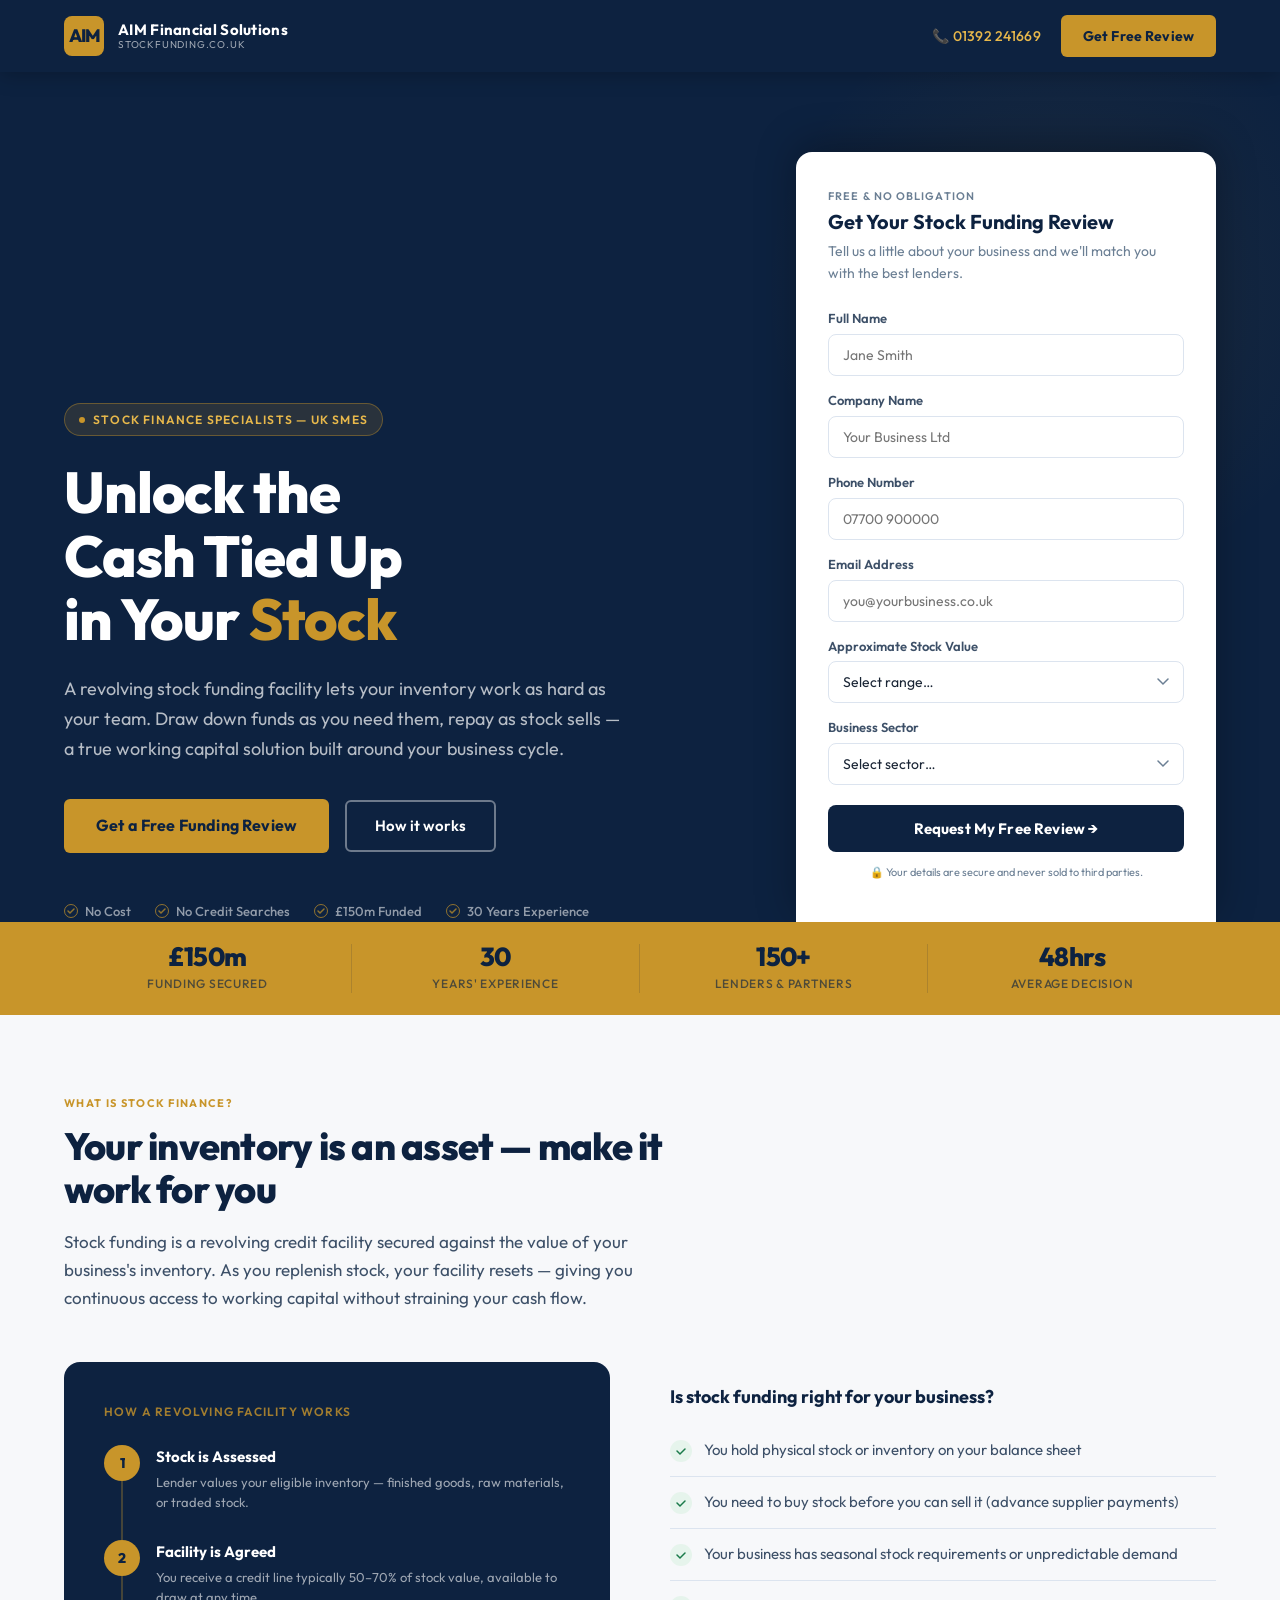
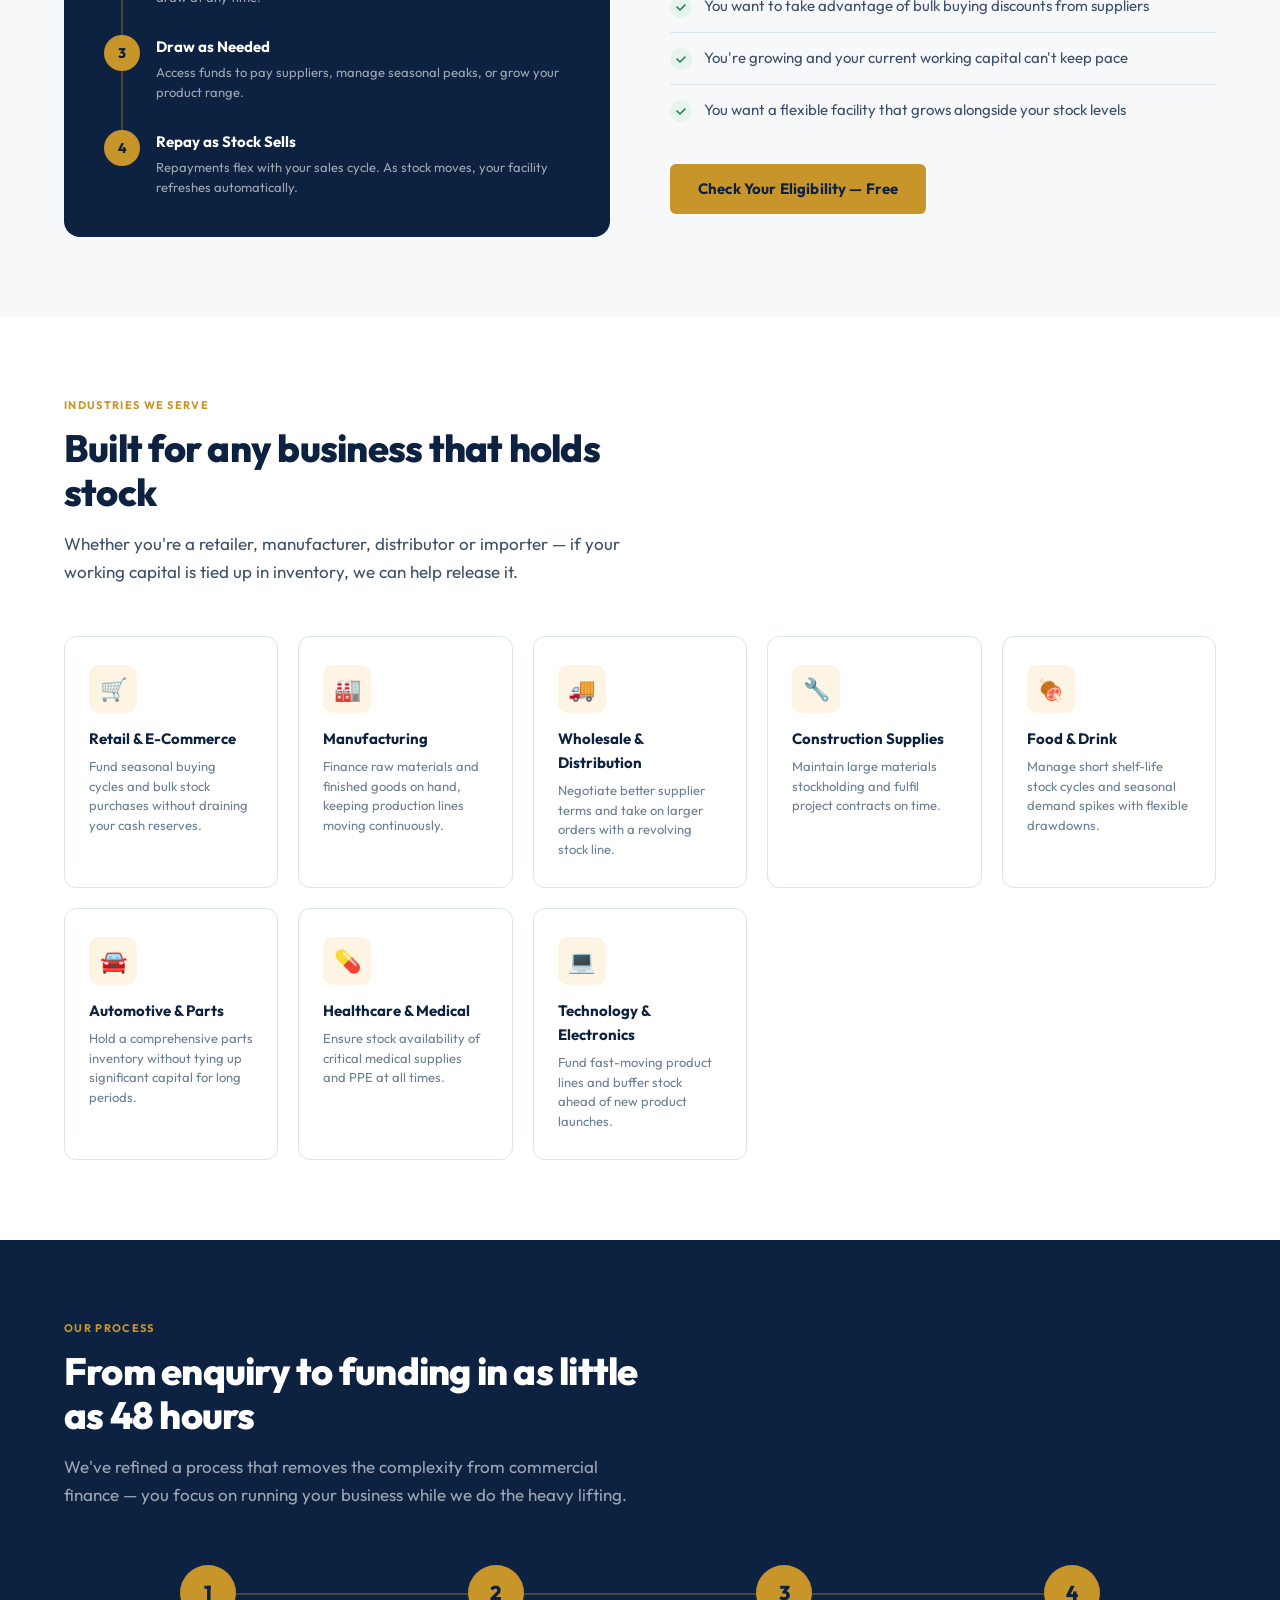
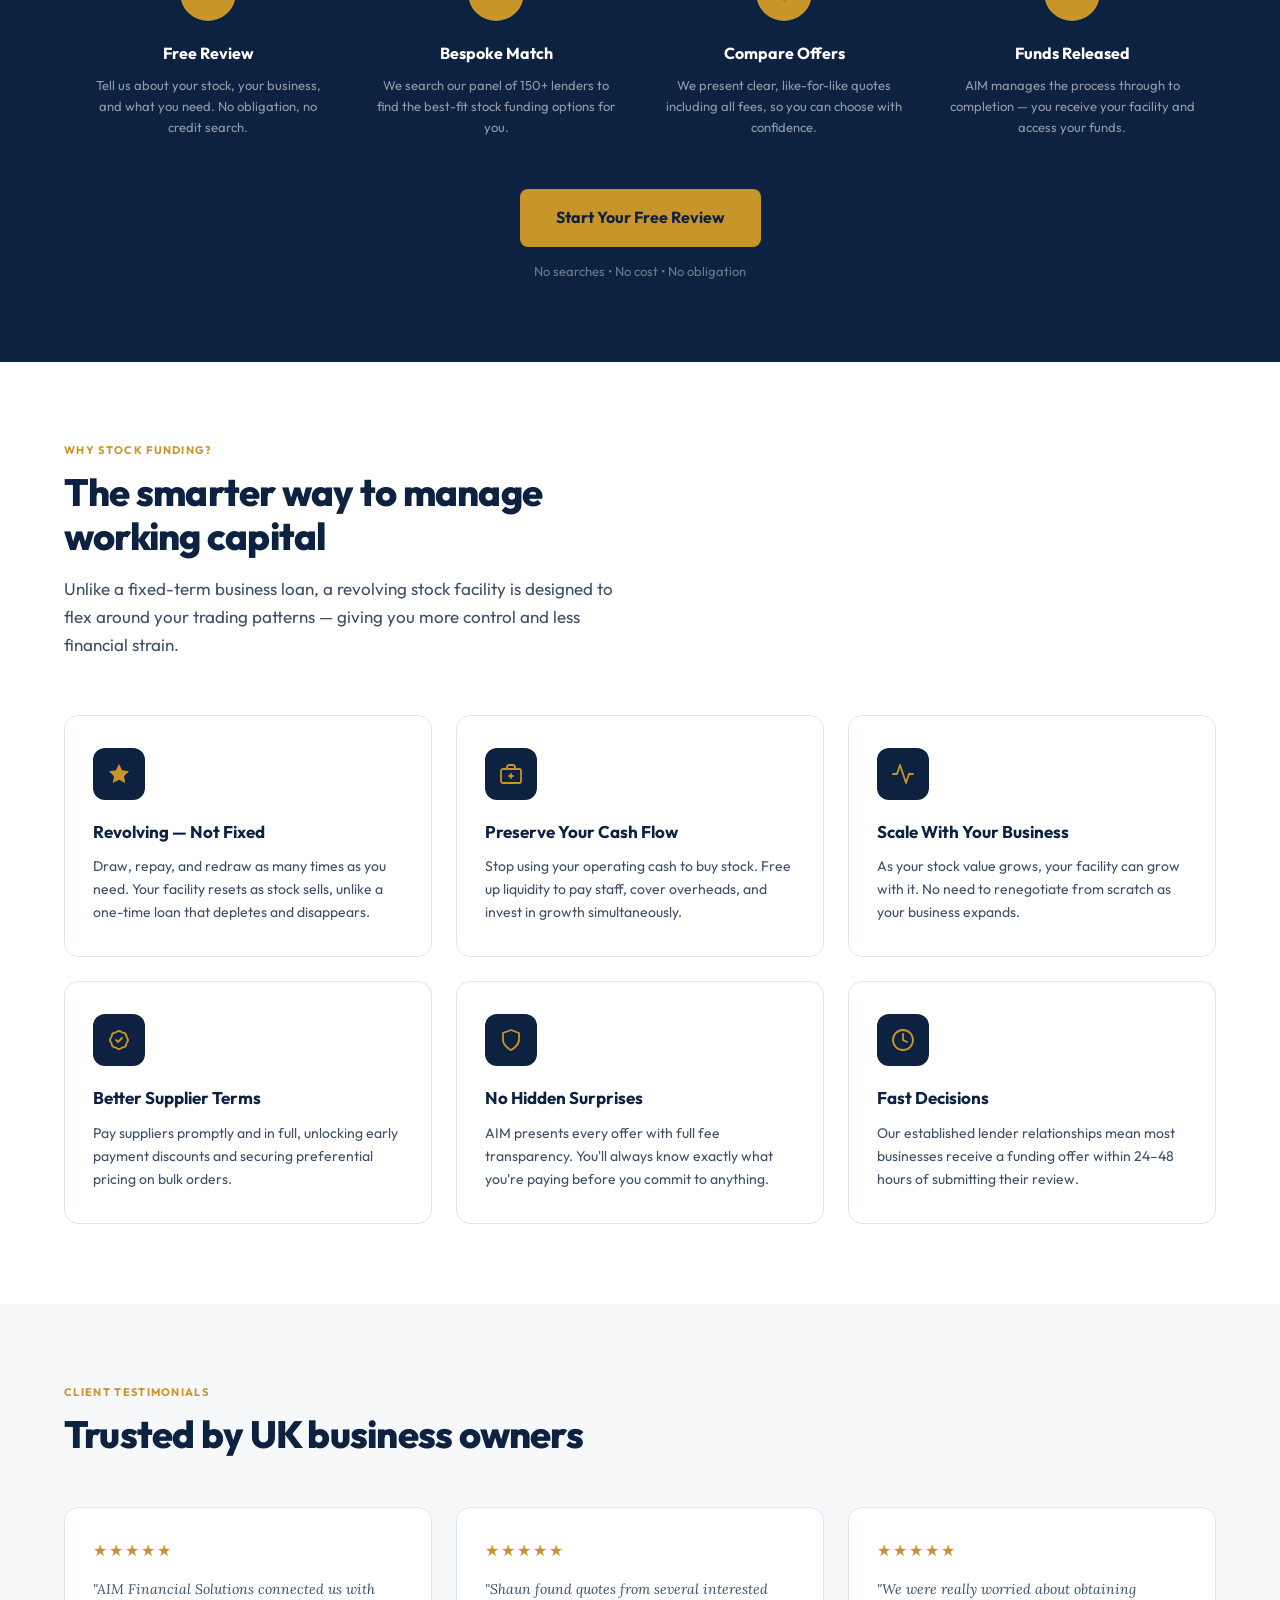
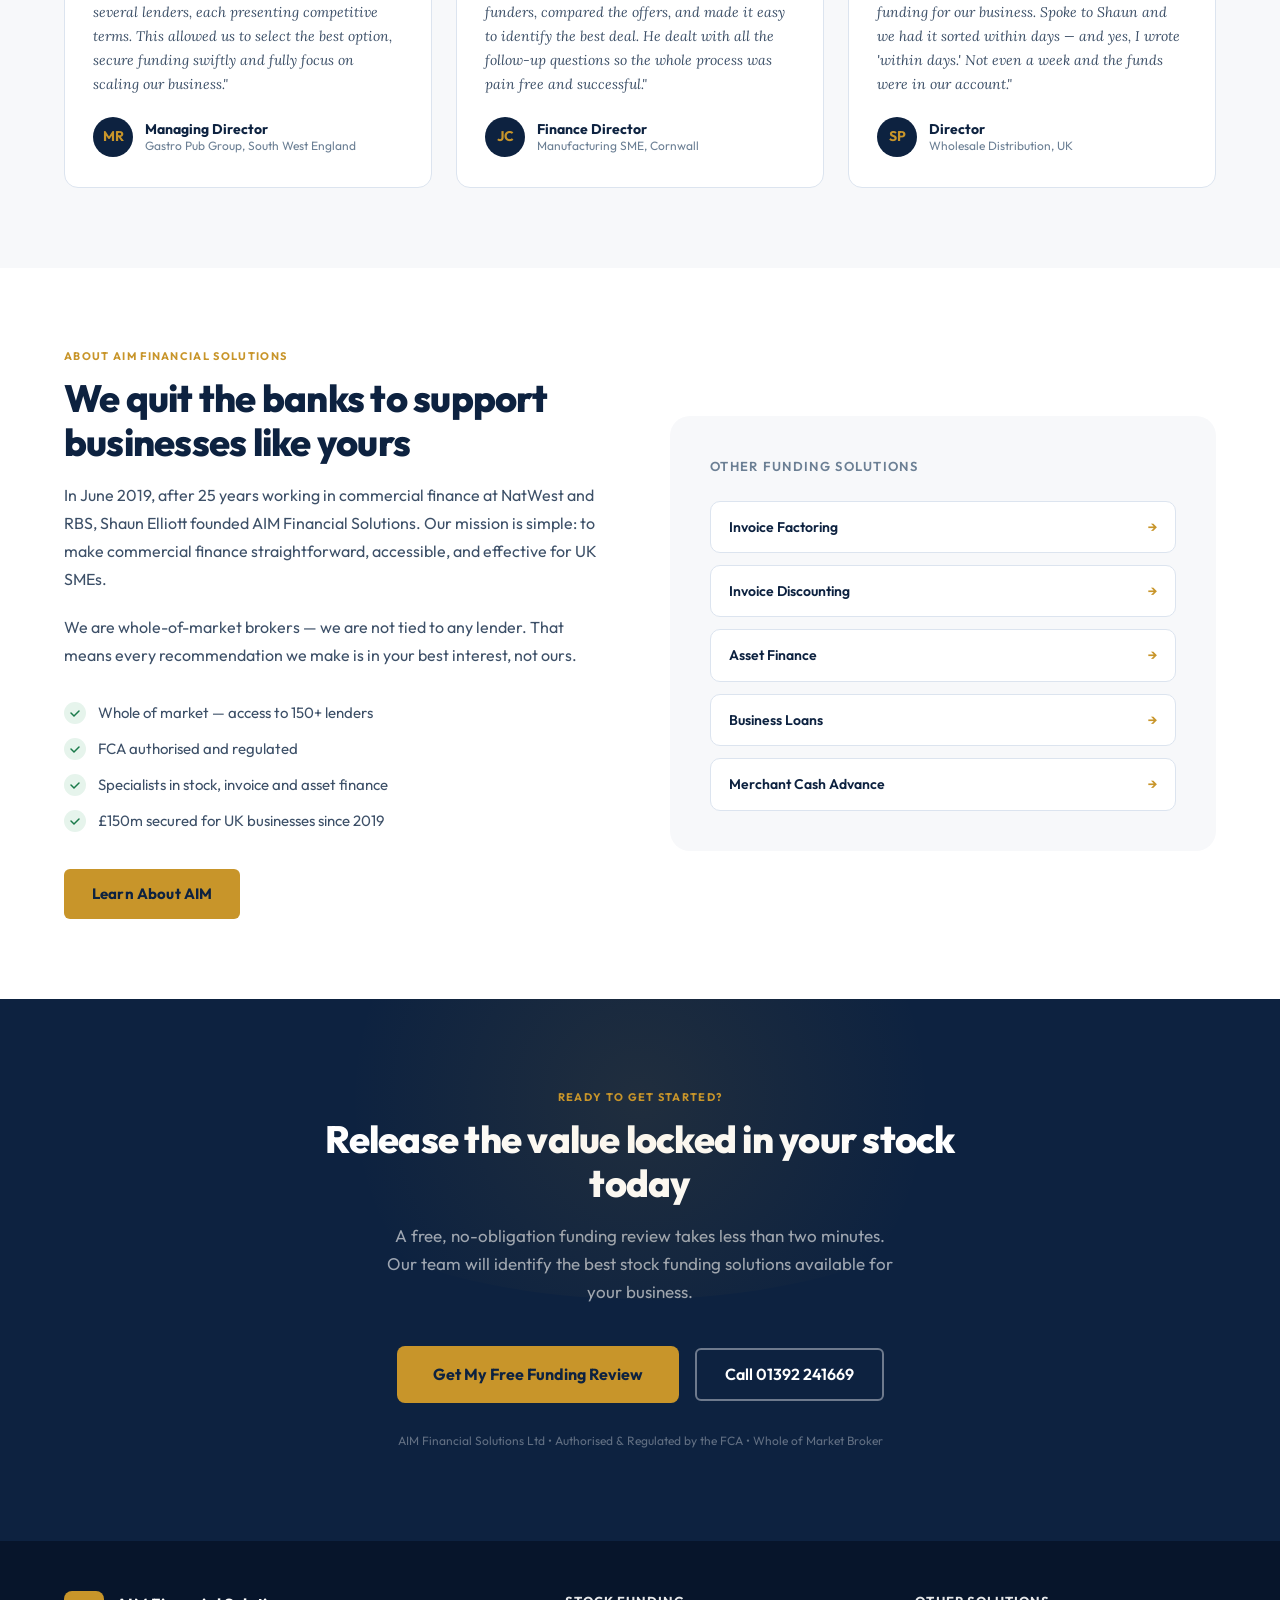
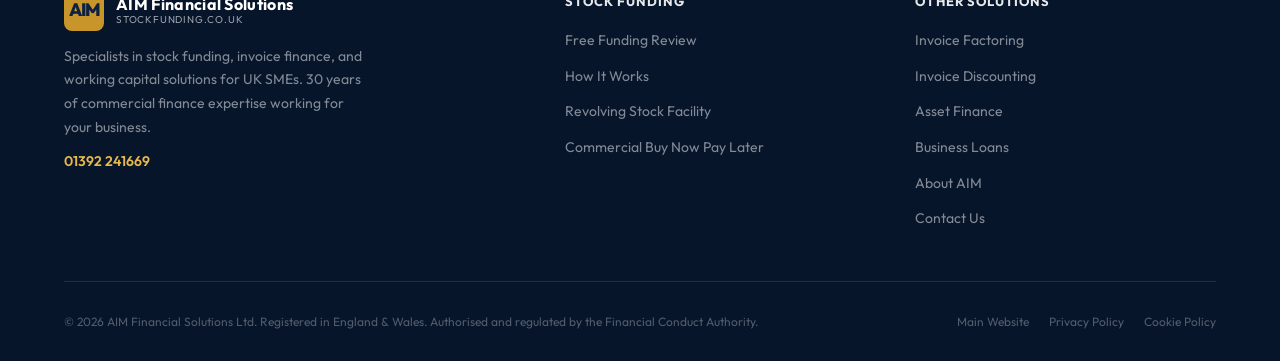
==== commit 322124e0: "Add GA4 tracking, lead event, canonical/OG tags; update figures - GA4 (G-BWWEYZJKR3) plus generate_l" ====
--- a/index.html
+++ b/index.html
@@ -3,8 +3,23 @@
 <head>
 <meta charset="UTF-8">
 <meta name="viewport" content="width=device-width, initial-scale=1.0">
+<!-- Google tag (GA4) -->
+<script async src="https://www.googletagmanager.com/gtag/js?id=G-BWWEYZJKR3"></script>
+<script>
+  window.dataLayer = window.dataLayer || [];
+  function gtag(){dataLayer.push(arguments);}
+  gtag('js', new Date());
+  gtag('config', 'G-BWWEYZJKR3');
+</script>
 <title>Stock Funding UK | Revolving Stock Finance for UK SMEs | AIM Financial Solutions</title>
 <meta name="description" content="Release the value locked in your stock. Flexible revolving stock funding facilities for UK SMEs. Get a free funding review from AIM Financial Solutions.">
+<link rel="canonical" href="https://stockfunding.co.uk/">
+<meta property="og:type" content="website">
+<meta property="og:url" content="https://stockfunding.co.uk/">
+<meta property="og:title" content="Stock Funding UK | Revolving Stock Finance for UK SMEs">
+<meta property="og:description" content="Release the value locked in your stock. Flexible revolving stock funding facilities for UK SMEs. Get a free funding review from AIM Financial Solutions.">
+<meta property="og:site_name" content="stockfunding.co.uk">
+<meta property="og:locale" content="en_GB">
 <link rel="preconnect" href="https://fonts.googleapis.com">
 <link rel="preconnect" href="https://fonts.gstatic.com" crossorigin>
 <link href="https://fonts.googleapis.com/css2?family=Outfit:wght@300;400;500;600;700;800&family=Lora:ital,wght@0,400;0,600;1,400&display=swap" rel="stylesheet">
@@ -987,11 +1002,11 @@
       </div>
       <div class="trust-pill">
         <svg width="14" height="14" viewBox="0 0 14 14" fill="none"><circle cx="7" cy="7" r="6.5" stroke="rgba(200,149,42,0.7)"/><path d="M4 7l2 2 4-4" stroke="rgba(200,149,42,0.7)" stroke-width="1.5" stroke-linecap="round"/></svg>
-        &pound;100m+ Funded
+        &pound;150m Funded
       </div>
       <div class="trust-pill">
         <svg width="14" height="14" viewBox="0 0 14 14" fill="none"><circle cx="7" cy="7" r="6.5" stroke="rgba(200,149,42,0.7)"/><path d="M4 7l2 2 4-4" stroke="rgba(200,149,42,0.7)" stroke-width="1.5" stroke-linecap="round"/></svg>
-        25+ Years Experience
+        30 Years Experience
       </div>
     </div>
   </div>
@@ -1002,7 +1017,7 @@
     <h2 class="form-card-title">Get Your Stock Funding Review</h2>
     <p class="form-card-sub">Tell us a little about your business and we'll match you with the best lenders.</p>
 
-    <form id='lead-form' method='POST' name='stock-funding-enquiry' novalidate>
+    <form id='lead-form' method='POST' name='stock-funding-enquiry' data-netlify='true' netlify-honeypot='bot-field' novalidate>
       <input type="hidden" name="form-name" value="stock-funding-enquiry">
       <!-- Honeypot spam filter (hidden from real users) -->
       <p style="display:none;"><label>Don't fill this in: <input name="bot-field"></label></p>
@@ -1066,15 +1081,15 @@
 <!-- STATS BAR -->
 <div class="stats-bar">
   <div class="stat-item">
-    <div class="stat-number">&pound;100m+</div>
+    <div class="stat-number">&pound;150m</div>
     <div class="stat-label">Funding Secured</div>
   </div>
   <div class="stat-item">
-    <div class="stat-number">25+</div>
+    <div class="stat-number">30</div>
     <div class="stat-label">Years' Experience</div>
   </div>
   <div class="stat-item">
-    <div class="stat-number">200+</div>
+    <div class="stat-number">150+</div>
     <div class="stat-label">Lenders &amp; Partners</div>
   </div>
   <div class="stat-item">
@@ -1239,7 +1254,7 @@
     <div class="step-card">
       <div class="step-num">2</div>
       <h3>Bespoke Match</h3>
-      <p>We search our panel of 200+ lenders to find the best-fit stock funding options for you.</p>
+      <p>We search our panel of 150+ lenders to find the best-fit stock funding options for you.</p>
     </div>
     <div class="step-card">
       <div class="step-num">3</div>
@@ -1372,7 +1387,7 @@
       <div style="display:flex;flex-direction:column;gap:12px;margin-bottom:36px;">
         <div style="display:flex;align-items:center;gap:12px;">
           <div class="check-icon"><svg width="12" height="12" viewBox="0 0 12 12" fill="none"><path d="M2 6l3 3 5-5" stroke="#1a7a4a" stroke-width="1.5" stroke-linecap="round"/></svg></div>
-          <span style="font-size:15px;color:var(--text-mid);">Whole of market &mdash; access to 200+ lenders</span>
+          <span style="font-size:15px;color:var(--text-mid);">Whole of market &mdash; access to 150+ lenders</span>
         </div>
         <div style="display:flex;align-items:center;gap:12px;">
           <div class="check-icon"><svg width="12" height="12" viewBox="0 0 12 12" fill="none"><path d="M2 6l3 3 5-5" stroke="#1a7a4a" stroke-width="1.5" stroke-linecap="round"/></svg></div>
@@ -1384,7 +1399,7 @@
         </div>
         <div style="display:flex;align-items:center;gap:12px;">
           <div class="check-icon"><svg width="12" height="12" viewBox="0 0 12 12" fill="none"><path d="M2 6l3 3 5-5" stroke="#1a7a4a" stroke-width="1.5" stroke-linecap="round"/></svg></div>
-          <span style="font-size:15px;color:var(--text-mid);">&pound;100m+ secured for UK businesses since 2019</span>
+          <span style="font-size:15px;color:var(--text-mid);">&pound;150m secured for UK businesses since 2019</span>
         </div>
       </div>
       <a href="https://www.aim-fs.co.uk/about-us/" target="_blank" class="btn-primary" style="font-size:15px;padding:13px 28px;">Learn About AIM</a>
@@ -1441,7 +1456,7 @@
           <span class="nav-brand-sub">stockfunding.co.uk</span>
         </div>
       </div>
-      <p>Specialists in stock funding, invoice finance, and working capital solutions for UK SMEs. 25+ years of commercial finance expertise working for your business.</p>
+      <p>Specialists in stock funding, invoice finance, and working capital solutions for UK SMEs. 30 years of commercial finance expertise working for your business.</p>
       <p style="margin-top:10px;"><a href="tel:01392241669" style="color:var(--gold-light);text-decoration:none;font-weight:600;">01392 241669</a></p>
     </div>
 
@@ -1469,7 +1484,7 @@
   </div>
 
   <div class="footer-bottom">
-    <p>&copy; 2025 AIM Financial Solutions Ltd. Registered in England &amp; Wales. Authorised and regulated by the Financial Conduct Authority.</p>
+    <p>&copy; 2026 AIM Financial Solutions Ltd. Registered in England &amp; Wales. Authorised and regulated by the Financial Conduct Authority.</p>
     <div class="footer-links">
       <a href="https://www.aim-fs.co.uk" target="_blank">Main Website</a>
       <a href="#">Privacy Policy</a>
@@ -1509,6 +1524,7 @@
       if (response.ok) {
         form.style.display = 'none';
         document.getElementById('form-success').style.display = 'block';
+        if (typeof gtag === 'function') { gtag('event', 'generate_lead', { form_name: 'stock-funding-enquiry' }); }
         document.getElementById('enquiry').scrollIntoView({ behavior: 'smooth', block: 'center' });
       } else {
         throw new Error('Network response was not ok');
